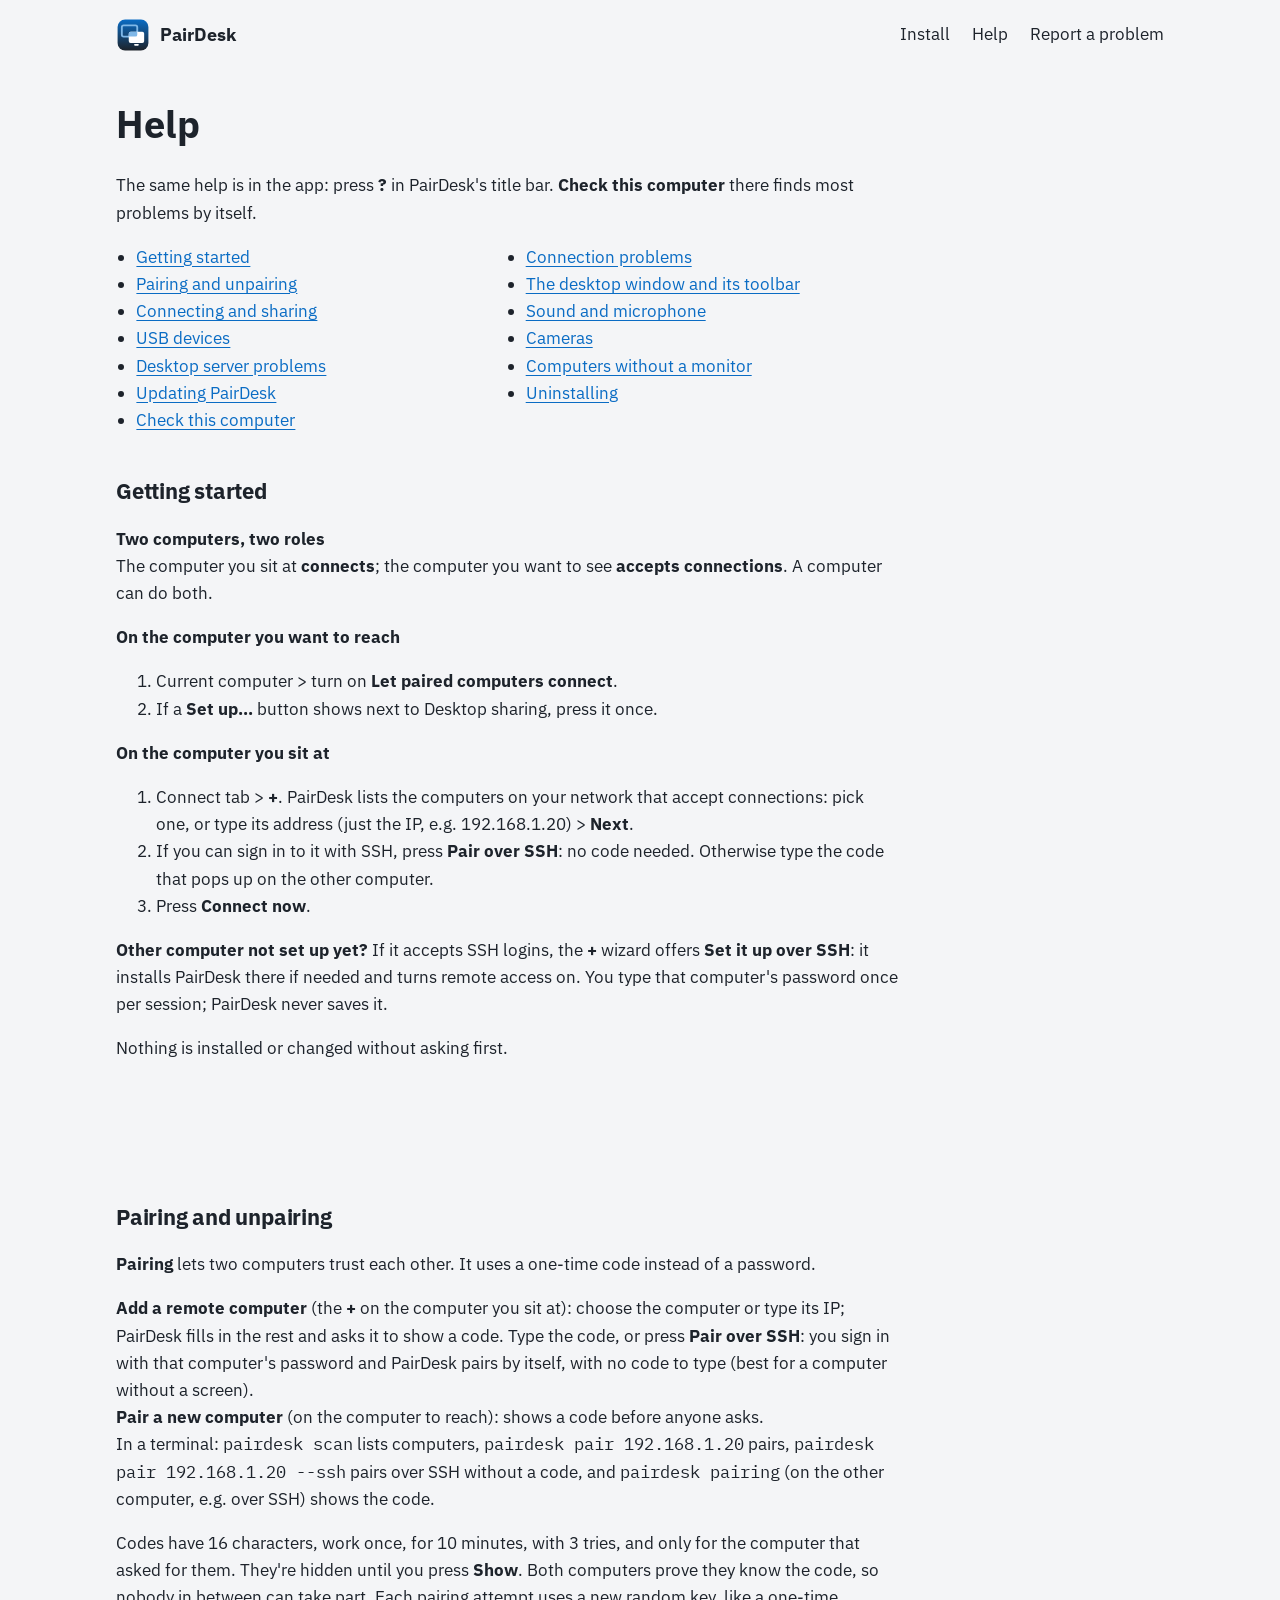
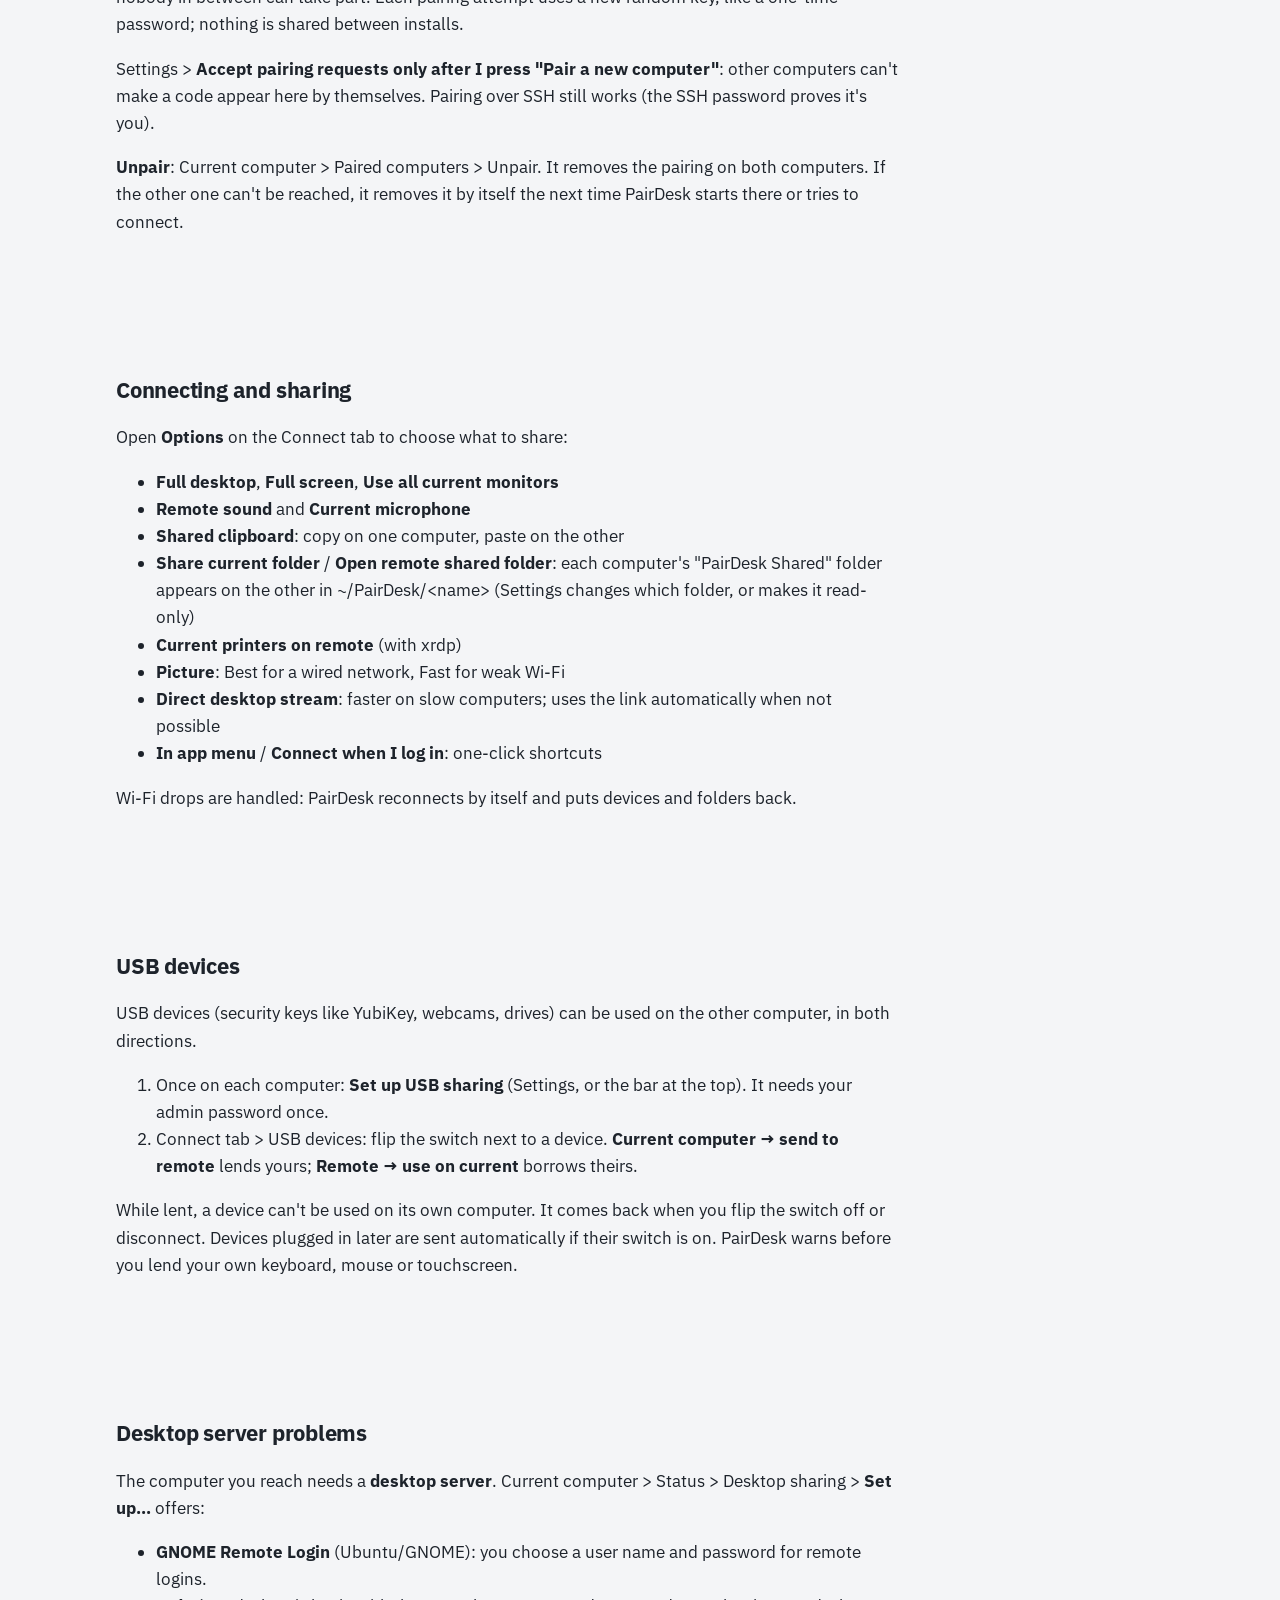
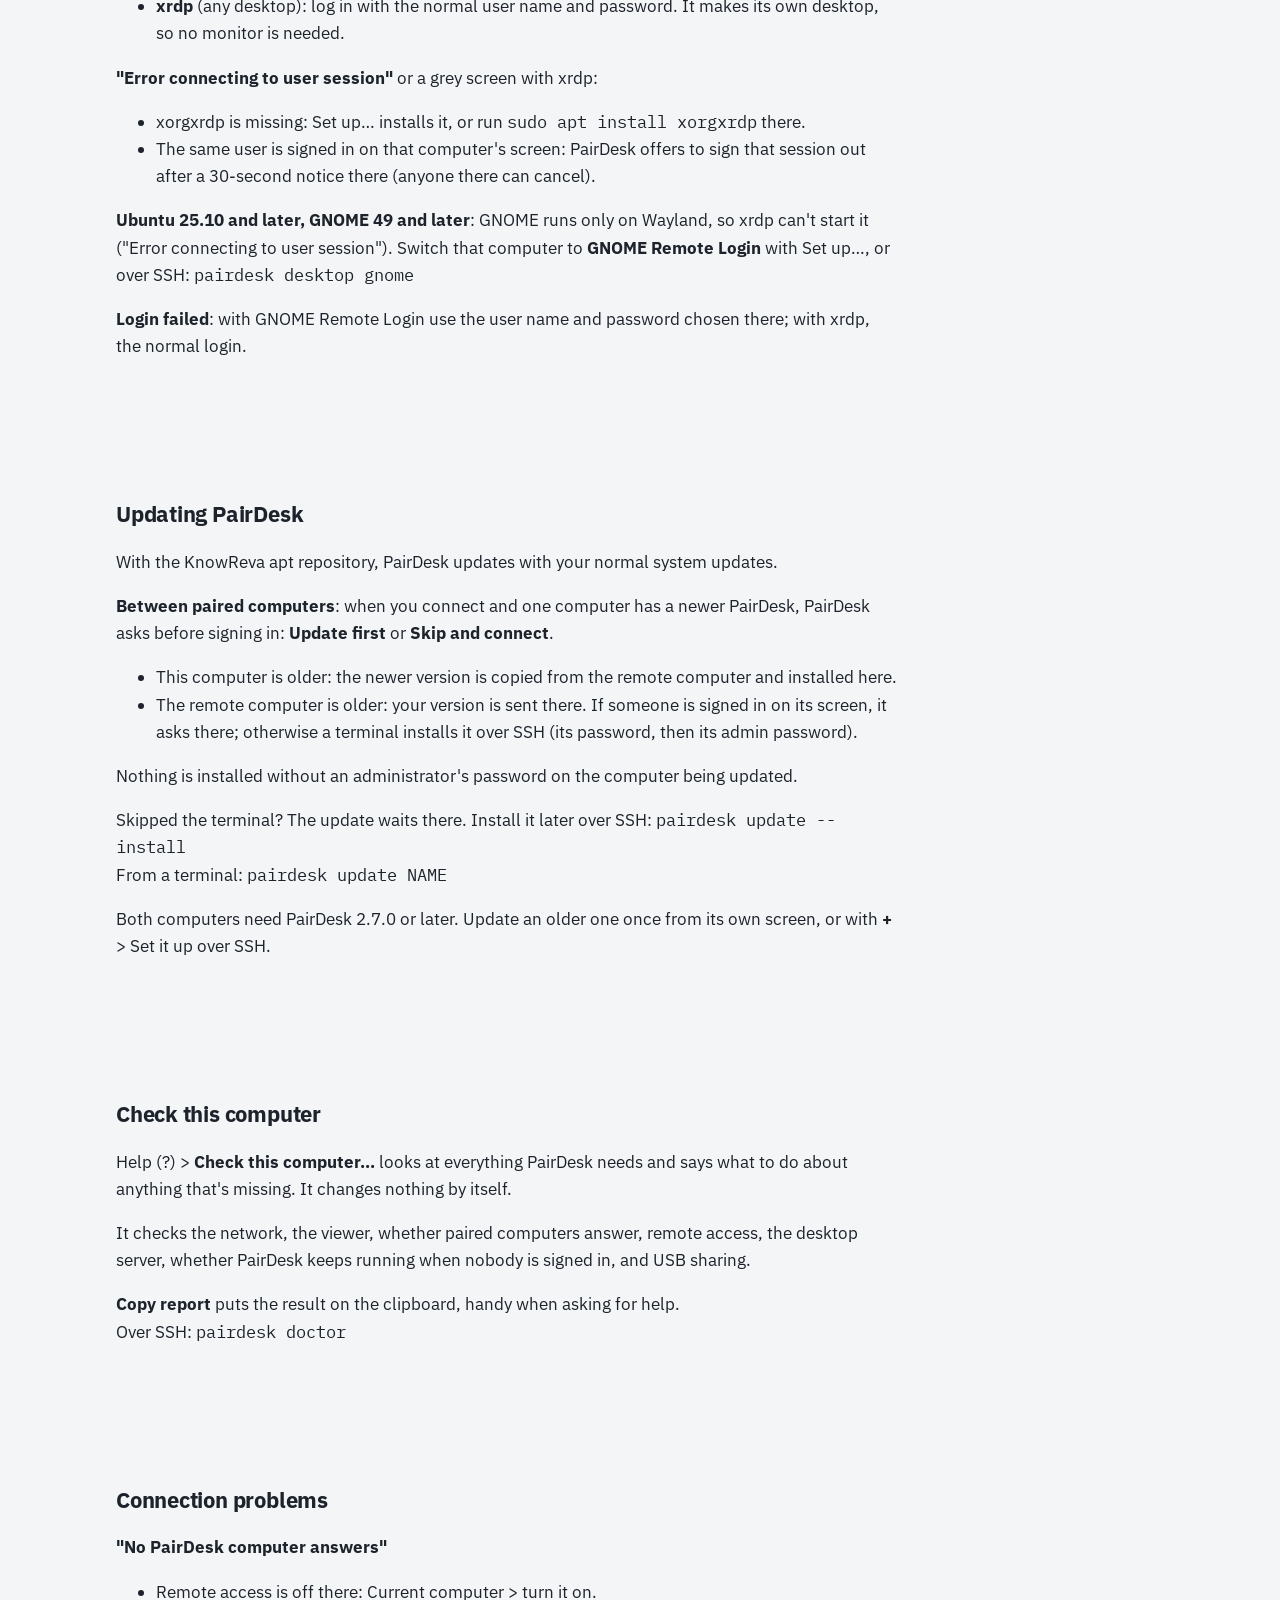
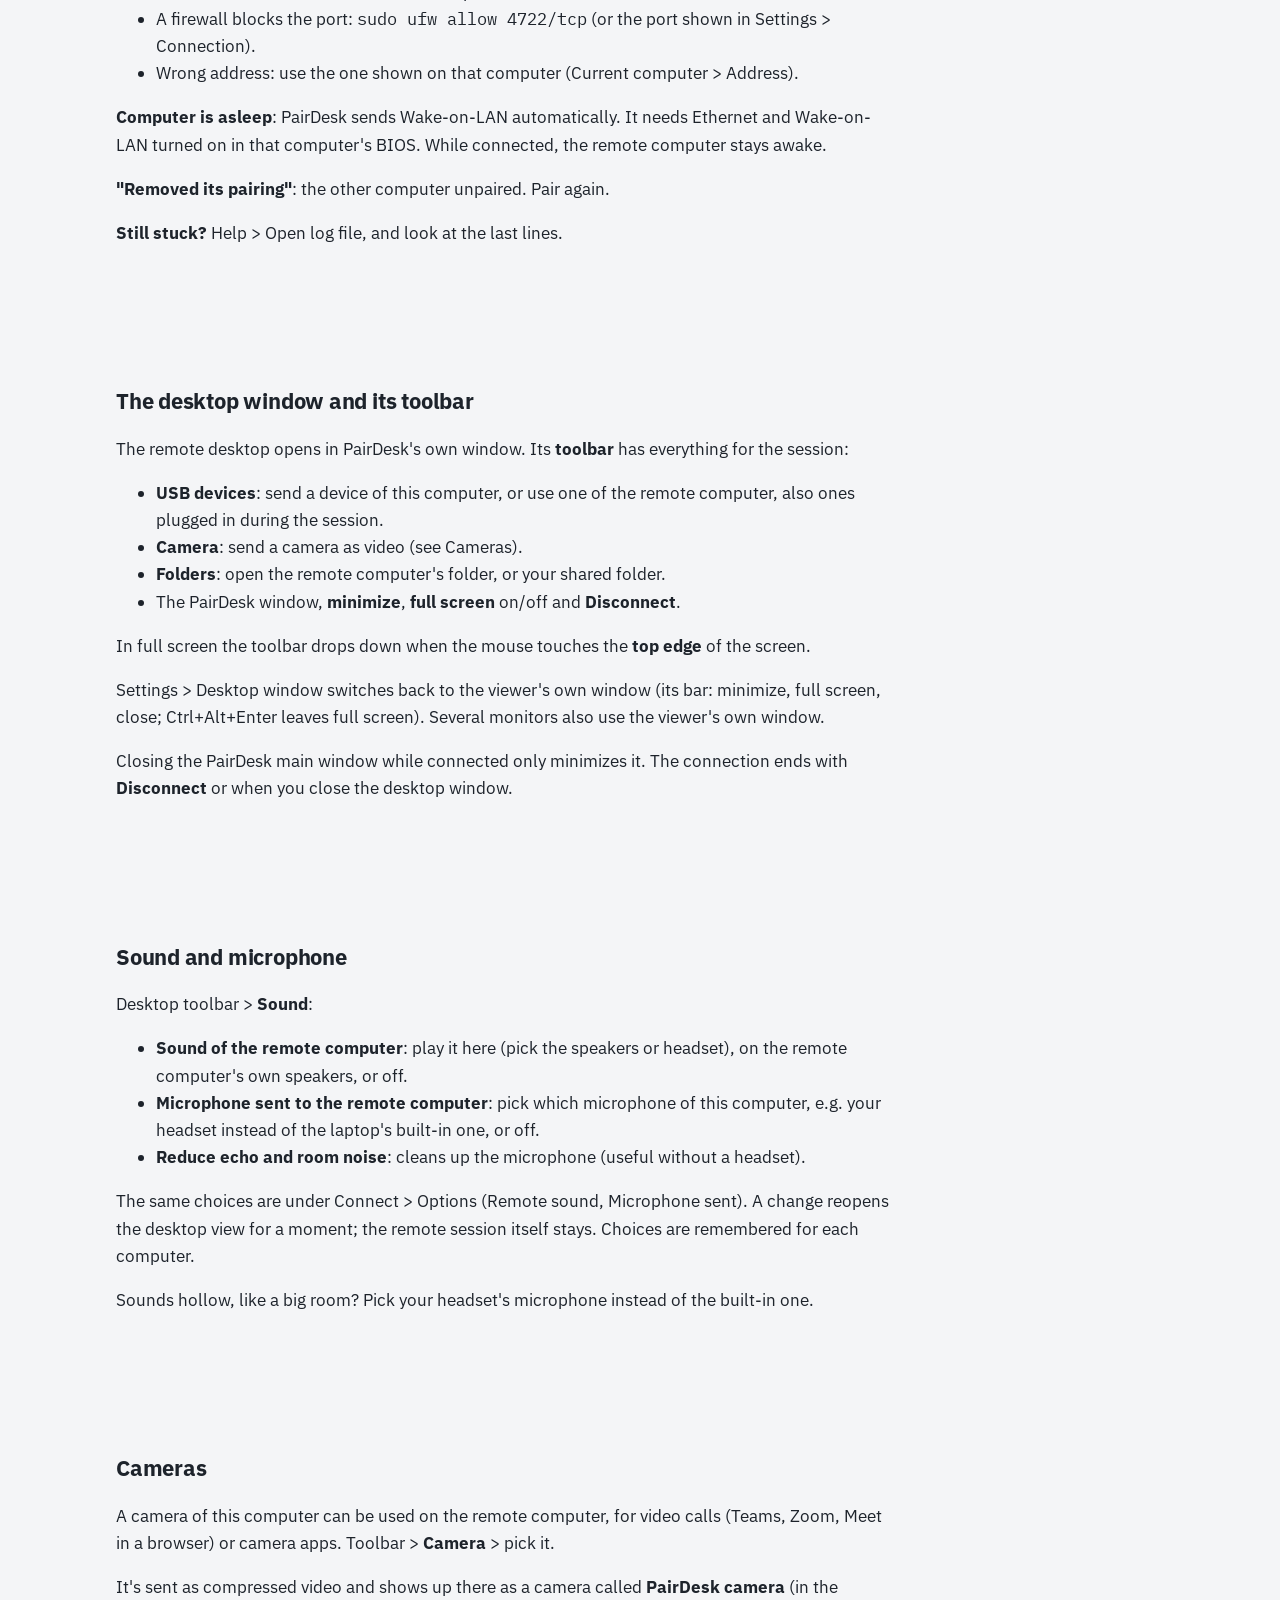
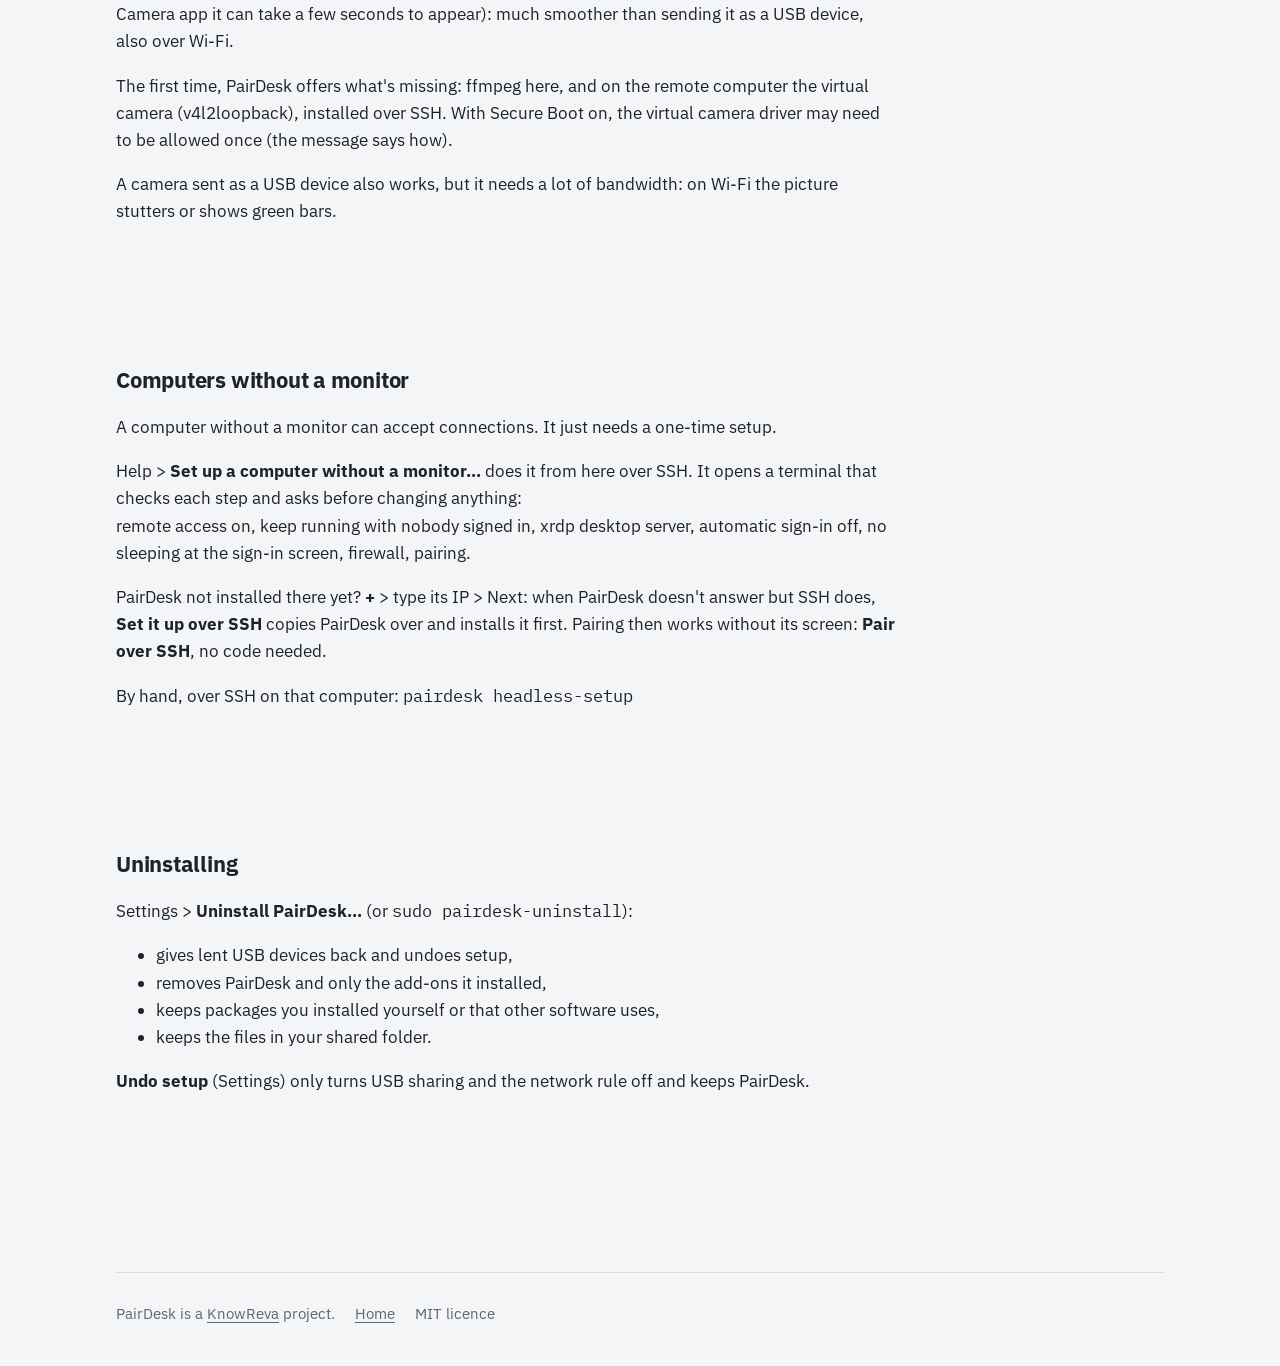
==== help/index.html @ 3c390f31 "Site: PairDesk 2.9.2, signed apt repository" ====
<!doctype html>
<html lang="en">
<head>
<meta charset="utf-8">
<meta name="viewport" content="width=device-width, initial-scale=1">
<title>PairDesk help</title>
<meta name="description" content="How to set up PairDesk, pair computers, share USB devices and folders, fix problems and uninstall.">
<link rel="icon" href="../favicon.png">
<link rel="preconnect" href="https://fonts.googleapis.com">
<link rel="preconnect" href="https://fonts.gstatic.com" crossorigin>
<link href="https://fonts.googleapis.com/css2?family=IBM+Plex+Sans:wght@400;500;600;700&family=IBM+Plex+Mono:wght@500;600&display=swap" rel="stylesheet">
<link rel="stylesheet" href="../style.css">
</head>
<body>
<div class="wrap">
  <header class="top">
    <a class="brand" href="../"><img src="../pairdesk.svg" alt="" width="34" height="34">PairDesk</a>
    <nav aria-label="Main"><a href="../#install">Install</a><a href="./">Help</a><a href="../issues/">Report a problem</a></nav>
  </header>
  <main class="doc">
    <h1>Help</h1>
    <p>The same help is in the app: press <b>?</b> in PairDesk's title bar. <b>Check this computer</b> there finds most problems by itself.</p>
    <ul class="toc"><li><a href="#start">Getting started</a></li><li><a href="#pairing">Pairing and unpairing</a></li><li><a href="#sharing">Connecting and sharing</a></li><li><a href="#usb">USB devices</a></li><li><a href="#desktop">Desktop server problems</a></li><li><a href="#updates">Updating PairDesk</a></li><li><a href="#check">Check this computer</a></li><li><a href="#network">Connection problems</a></li><li><a href="#keys">The desktop window and its toolbar</a></li><li><a href="#sound">Sound and microphone</a></li><li><a href="#camera">Cameras</a></li><li><a href="#headless">Computers without a monitor</a></li><li><a href="#remove">Uninstalling</a></li></ul>
    <section id="start"><h2>Getting started</h2>
<p><b>Two computers, two roles</b><br>The computer you sit at <b>connects</b>; the computer you want to see <b>accepts connections</b>. A computer can do both.</p>
<p><b>On the computer you want to reach</b></p><ol><li>Current computer > turn on <b>Let paired computers connect</b>.</li><li>If a <b>Set up…</b> button shows next to Desktop sharing, press it once.</li></ol>
<p><b>On the computer you sit at</b></p><ol><li>Connect tab > <b>+</b>. PairDesk lists the computers on your network that accept connections: pick one, or type its address (just the IP, e.g. 192.168.1.20) > <b>Next</b>.</li><li>If you can sign in to it with SSH, press <b>Pair over SSH</b>: no code needed. Otherwise type the code that pops up on the other computer.</li><li>Press <b>Connect now</b>.</li></ol>
<p><b>Other computer not set up yet?</b> If it accepts SSH logins, the <b>+</b> wizard offers <b>Set it up over SSH</b>: it installs PairDesk there if needed and turns remote access on. You type that computer's password once per session; PairDesk never saves it.</p>
<p>Nothing is installed or changed without asking first.</p></section>
<section id="pairing"><h2>Pairing and unpairing</h2>
<p><b>Pairing</b> lets two computers trust each other. It uses a one-time code instead of a password.</p>
<p><b>Add a remote computer</b> (the <b>+</b> on the computer you sit at): choose the computer or type its IP; PairDesk fills in the rest and asks it to show a code. Type the code, or press <b>Pair over SSH</b>: you sign in with that computer's password and PairDesk pairs by itself, with no code to type (best for a computer without a screen).<br><b>Pair a new computer</b> (on the computer to reach): shows a code before anyone asks.<br>In a terminal: <code>pairdesk scan</code> lists computers, <code>pairdesk pair 192.168.1.20</code> pairs, <code>pairdesk pair 192.168.1.20 --ssh</code> pairs over SSH without a code, and <code>pairdesk pairing</code> (on the other computer, e.g. over SSH) shows the code.</p>
<p>Codes have 16 characters, work once, for 10 minutes, with 3 tries, and only for the computer that asked for them. They're hidden until you press <b>Show</b>. Both computers prove they know the code, so nobody in between can take part. Each pairing attempt uses a new random key, like a one-time password; nothing is shared between installs.</p>
<p>Settings > <b>Accept pairing requests only after I press "Pair a new computer"</b>: other computers can't make a code appear here by themselves. Pairing over SSH still works (the SSH password proves it's you).</p>
<p><b>Unpair</b>: Current computer > Paired computers > Unpair. It removes the pairing on both computers. If the other one can't be reached, it removes it by itself the next time PairDesk starts there or tries to connect.</p></section>
<section id="sharing"><h2>Connecting and sharing</h2>
<p>Open <b>Options</b> on the Connect tab to choose what to share:</p><ul><li><b>Full desktop</b>, <b>Full screen</b>, <b>Use all current monitors</b></li><li><b>Remote sound</b> and <b>Current microphone</b></li><li><b>Shared clipboard</b>: copy on one computer, paste on the other</li><li><b>Share current folder</b> / <b>Open remote shared folder</b>: each computer's "PairDesk Shared" folder appears on the other in ~/PairDesk/&lt;name&gt; (Settings changes which folder, or makes it read-only)</li><li><b>Current printers on remote</b> (with xrdp)</li><li><b>Picture</b>: Best for a wired network, Fast for weak Wi-Fi</li><li><b>Direct desktop stream</b>: faster on slow computers; uses the link automatically when not possible</li><li><b>In app menu</b> / <b>Connect when I log in</b>: one-click shortcuts</li></ul>
<p>Wi-Fi drops are handled: PairDesk reconnects by itself and puts devices and folders back.</p></section>
<section id="usb"><h2>USB devices</h2>
<p>USB devices (security keys like YubiKey, webcams, drives) can be used on the other computer, in both directions.</p>
<ol><li>Once on each computer: <b>Set up USB sharing</b> (Settings, or the bar at the top). It needs your admin password once.</li><li>Connect tab > USB devices: flip the switch next to a device. <b>Current computer → send to remote</b> lends yours; <b>Remote → use on current</b> borrows theirs.</li></ol>
<p>While lent, a device can't be used on its own computer. It comes back when you flip the switch off or disconnect. Devices plugged in later are sent automatically if their switch is on. PairDesk warns before you lend your own keyboard, mouse or touchscreen.</p></section>
<section id="desktop"><h2>Desktop server problems</h2>
<p>The computer you reach needs a <b>desktop server</b>. Current computer > Status > Desktop sharing > <b>Set up…</b> offers:</p><ul><li><b>GNOME Remote Login</b> (Ubuntu/GNOME): you choose a user name and password for remote logins.</li><li><b>xrdp</b> (any desktop): log in with the normal user name and password. It makes its own desktop, so no monitor is needed.</li></ul>
<p><b>"Error connecting to user session"</b> or a grey screen with xrdp:</p><ul><li>xorgxrdp is missing: Set up… installs it, or run <code>sudo apt install xorgxrdp</code> there.</li><li>The same user is signed in on that computer's screen: PairDesk offers to sign that session out after a 30-second notice there (anyone there can cancel).</li></ul>
<p><b>Ubuntu 25.10 and later, GNOME 49 and later</b>: GNOME runs only on Wayland, so xrdp can't start it ("Error connecting to user session"). Switch that computer to <b>GNOME Remote Login</b> with Set up…, or over SSH: <code>pairdesk desktop gnome</code></p>
<p><b>Login failed</b>: with GNOME Remote Login use the user name and password chosen there; with xrdp, the normal login.</p></section>
<section id="updates"><h2>Updating PairDesk</h2>
<p>With the KnowReva apt repository, PairDesk updates with your normal system updates.</p>
<p><b>Between paired computers</b>: when you connect and one computer has a newer PairDesk, PairDesk asks before signing in: <b>Update first</b> or <b>Skip and connect</b>.</p><ul><li>This computer is older: the newer version is copied from the remote computer and installed here.</li><li>The remote computer is older: your version is sent there. If someone is signed in on its screen, it asks there; otherwise a terminal installs it over SSH (its password, then its admin password).</li></ul>
<p>Nothing is installed without an administrator's password on the computer being updated.</p>
<p>Skipped the terminal? The update waits there. Install it later over SSH: <code>pairdesk update --install</code><br>From a terminal: <code>pairdesk update NAME</code></p>
<p>Both computers need PairDesk 2.7.0 or later. Update an older one once from its own screen, or with <b>+</b> > Set it up over SSH.</p></section>
<section id="check"><h2>Check this computer</h2>
<p>Help (?) > <b>Check this computer…</b> looks at everything PairDesk needs and says what to do about anything that's missing. It changes nothing by itself.</p>
<p>It checks the network, the viewer, whether paired computers answer, remote access, the desktop server, whether PairDesk keeps running when nobody is signed in, and USB sharing.</p>
<p><b>Copy report</b> puts the result on the clipboard, handy when asking for help.<br>Over SSH: <code>pairdesk doctor</code></p></section>
<section id="network"><h2>Connection problems</h2>
<p><b>"No PairDesk computer answers"</b></p><ul><li>Remote access is off there: Current computer > turn it on.</li><li>A firewall blocks the port: <code>sudo ufw allow 4722/tcp</code> (or the port shown in Settings > Connection).</li><li>Wrong address: use the one shown on that computer (Current computer > Address).</li></ul>
<p><b>Computer is asleep</b>: PairDesk sends Wake-on-LAN automatically. It needs Ethernet and Wake-on-LAN turned on in that computer's BIOS. While connected, the remote computer stays awake.</p>
<p><b>"Removed its pairing"</b>: the other computer unpaired. Pair again.</p>
<p><b>Still stuck?</b> Help > Open log file, and look at the last lines.</p></section>
<section id="keys"><h2>The desktop window and its toolbar</h2>
<p>The remote desktop opens in PairDesk's own window. Its <b>toolbar</b> has everything for the session:</p><ul><li><b>USB devices</b>: send a device of this computer, or use one of the remote computer, also ones plugged in during the session.</li><li><b>Camera</b>: send a camera as video (see Cameras).</li><li><b>Folders</b>: open the remote computer's folder, or your shared folder.</li><li>The PairDesk window, <b>minimize</b>, <b>full screen</b> on/off and <b>Disconnect</b>.</li></ul>
<p>In full screen the toolbar drops down when the mouse touches the <b>top edge</b> of the screen.</p>
<p>Settings > Desktop window switches back to the viewer's own window (its bar: minimize, full screen, close; Ctrl+Alt+Enter leaves full screen). Several monitors also use the viewer's own window.</p>
<p>Closing the PairDesk main window while connected only minimizes it. The connection ends with <b>Disconnect</b> or when you close the desktop window.</p></section>
<section id="sound"><h2>Sound and microphone</h2>
<p>Desktop toolbar > <b>Sound</b>:</p><ul><li><b>Sound of the remote computer</b>: play it here (pick the speakers or headset), on the remote computer's own speakers, or off.</li><li><b>Microphone sent to the remote computer</b>: pick which microphone of this computer, e.g. your headset instead of the laptop's built-in one, or off.</li><li><b>Reduce echo and room noise</b>: cleans up the microphone (useful without a headset).</li></ul>
<p>The same choices are under Connect > Options (Remote sound, Microphone sent). A change reopens the desktop view for a moment; the remote session itself stays. Choices are remembered for each computer.</p>
<p>Sounds hollow, like a big room? Pick your headset's microphone instead of the built-in one.</p></section>
<section id="camera"><h2>Cameras</h2>
<p>A camera of this computer can be used on the remote computer, for video calls (Teams, Zoom, Meet in a browser) or camera apps. Toolbar > <b>Camera</b> > pick it.</p>
<p>It's sent as compressed video and shows up there as a camera called <b>PairDesk camera</b> (in the Camera app it can take a few seconds to appear): much smoother than sending it as a USB device, also over Wi-Fi.</p>
<p>The first time, PairDesk offers what's missing: ffmpeg here, and on the remote computer the virtual camera (v4l2loopback), installed over SSH. With Secure Boot on, the virtual camera driver may need to be allowed once (the message says how).</p>
<p>A camera sent as a USB device also works, but it needs a lot of bandwidth: on Wi-Fi the picture stutters or shows green bars.</p></section>
<section id="headless"><h2>Computers without a monitor</h2>
<p>A computer without a monitor can accept connections. It just needs a one-time setup.</p>
<p>Help > <b>Set up a computer without a monitor…</b> does it from here over SSH. It opens a terminal that checks each step and asks before changing anything:<br>remote access on, keep running with nobody signed in, xrdp desktop server, automatic sign-in off, no sleeping at the sign-in screen, firewall, pairing.</p>
<p>PairDesk not installed there yet? <b>+</b> > type its IP > Next: when PairDesk doesn't answer but SSH does, <b>Set it up over SSH</b> copies PairDesk over and installs it first. Pairing then works without its screen: <b>Pair over SSH</b>, no code needed.</p>
<p>By hand, over SSH on that computer: <code>pairdesk headless-setup</code></p></section>
<section id="remove"><h2>Uninstalling</h2>
<p>Settings > <b>Uninstall PairDesk…</b> (or <code>sudo pairdesk-uninstall</code>):</p><ul><li>gives lent USB devices back and undoes setup,</li><li>removes PairDesk and only the add-ons it installed,</li><li>keeps packages you installed yourself or that other software uses,</li><li>keeps the files in your shared folder.</li></ul>
<p><b>Undo setup</b> (Settings) only turns USB sharing and the network rule off and keeps PairDesk.</p></section>

  </main>
  <footer><span>PairDesk is a <a href="https://knowreva.com">KnowReva</a> project.</span><a href="../">Home</a><span>MIT licence</span></footer>
</div>
</body>
</html>
---- style.css ----
:root {
  --paper: #f4f5f7;      /* KnowReva graphite & azure */
  --sheet: #ffffff;
  --ink: #1d232b;
  --muted: #5d6673;
  --accent: #0a6cc4;
  --soft: #7fb8e8;
  --line: #d9dde3;
  --key: #ffffff;
}
@media (prefers-color-scheme: dark) {
  :root:not([data-theme="light"]) {
    --paper: #111418; --sheet: #181c22; --ink: #e6e9ee; --muted: #9aa3b0;
    --accent: #6fb3ee; --soft: #0a6cc4; --line: #2a3038; --key: #1c2128;
  }
}
:root[data-theme="dark"] {
  --paper: #111418; --sheet: #181c22; --ink: #e6e9ee; --muted: #9aa3b0;
    --accent: #6fb3ee; --soft: #0a6cc4; --line: #2a3038; --key: #1c2128;
}
* { box-sizing: border-box; }
html { -webkit-text-size-adjust: 100%; }
body {
  margin: 0; background: var(--paper); color: var(--ink);
  font: 400 17px/1.6 "IBM Plex Sans", system-ui, sans-serif;
}
a { color: var(--accent); text-underline-offset: 3px; }
a:focus-visible, button:focus-visible { outline: 3px solid var(--accent); outline-offset: 3px; border-radius: 4px; }
code, pre, .key { font-family: "IBM Plex Mono", ui-monospace, monospace; }
.wrap { max-width: 1080px; margin: 0 auto; padding: 0 16px; }

header.top { display: flex; align-items: center; gap: 14px; padding: 18px 0; }
header.top .brand { display: flex; align-items: center; gap: 10px; font-weight: 700; font-size: 1.15rem; color: var(--ink); text-decoration: none; }
header.top .brand img { width: 34px; height: 34px; }
header.top nav { margin-left: auto; display: flex; gap: 22px; flex-wrap: wrap; }
header.top nav a { color: var(--ink); text-decoration: none; }
header.top nav a:hover { color: var(--accent); text-decoration: underline; }

.hero { display: grid; grid-template-columns: 1.1fr 1fr; gap: 56px; align-items: center; padding: 48px 0 64px; }
.hero h1 { font-size: clamp(2.3rem, 5vw, 3.5rem); line-height: 1.08; letter-spacing: -0.015em; margin: 0 0 20px; font-weight: 600; }
.hero p.lead { font-size: 1.2rem; color: var(--muted); max-width: 34em; margin: 0 0 28px; }
.actions { display: flex; gap: 12px; flex-wrap: wrap; }
.btn { display: inline-block; padding: 12px 20px; border-radius: 10px; font-weight: 600; text-decoration: none; border: 2px solid var(--accent); }
.btn.primary { background: var(--accent); color: var(--paper); }
.btn.quiet { color: var(--accent); }
.btn:hover { filter: brightness(1.08); }

/* the pairing code: the one bold thing on the page */
.pairing { background: var(--sheet); border: 1px solid var(--line); border-radius: 22px; padding: 28px 28px 24px; }
.pairing .who { color: var(--muted); font-size: .95rem; margin: 0 0 16px; }
.pairing .who strong { color: var(--ink); }
.key { display: grid; grid-template-columns: repeat(4, 1fr); gap: 10px; margin: 0 0 18px; }
.key span {
  display: block; text-align: center; font-size: clamp(1.2rem, 2.9vw, 1.8rem); font-weight: 600; letter-spacing: .04em;
  padding: 16px 0; border-radius: 12px; background: var(--key); border: 2px solid var(--accent); color: var(--ink);
}
.pairing .rule { font-size: .92rem; color: var(--muted); margin: 0; }
@media (prefers-reduced-motion: no-preference) {
  .key span { animation: settle .5s cubic-bezier(.2,.8,.2,1) both; }
  .key span:nth-child(2) { animation-delay: .12s; } .key span:nth-child(3) { animation-delay: .24s; }
  .key span:nth-child(4) { animation-delay: .36s; }
  @keyframes settle { from { opacity: 0; transform: translateY(10px); } to { opacity: 1; transform: none; } }
}

.shot { margin: 0 0 80px; }
.shot img { width: 100%; height: auto; border-radius: 14px; border: 1px solid var(--line); display: block; }
.shot figcaption { color: var(--muted); font-size: .92rem; margin-top: 10px; }

section { padding: 0 0 80px; }
section > h2 { font-size: 1.9rem; letter-spacing: -0.01em; margin: 0 0 8px; }
section > p.sub { color: var(--muted); margin: 0 0 32px; max-width: 40em; }

dl.does { display: grid; grid-template-columns: repeat(2, minmax(0, 1fr)); gap: 28px 48px; margin: 0; }
dl.does div { border-top: 2px solid var(--line); padding-top: 14px; }
dl.does dt { font-weight: 700; margin-bottom: 4px; }
dl.does dd { margin: 0; color: var(--muted); }

ol.steps { list-style: none; counter-reset: s; padding: 0; margin: 0; display: grid; grid-template-columns: repeat(4, minmax(0, 1fr)); gap: 24px; }
ol.steps li { counter-increment: s; }
ol.steps li::before { content: counter(s); display: grid; place-items: center; width: 40px; height: 40px; border-radius: 50%; background: var(--accent); color: var(--paper); font-weight: 700; margin-bottom: 12px; }
ol.steps strong { display: block; margin-bottom: 4px; }
ol.steps span { color: var(--muted); }
.note { margin-top: 28px; padding: 18px 20px; border-left: 4px solid var(--soft); background: var(--sheet); border-radius: 0 10px 10px 0; max-width: 46em; }

.code { position: relative; background: var(--sheet); border: 1px solid var(--line); border-radius: 12px; margin: 0 0 14px; }
.code pre { margin: 0; padding: 18px 92px 18px 20px; overflow-x: auto; font-size: .9rem; line-height: 1.7; }
.code button { position: absolute; top: 10px; right: 10px; font: inherit; font-size: .85rem; padding: 6px 12px; border-radius: 8px; border: 1px solid var(--line); background: var(--paper); color: var(--ink); cursor: pointer; }
.code button:hover { border-color: var(--accent); }
.two { display: grid; grid-template-columns: 1.3fr 1fr; gap: 48px; }
.two h3 { margin: 0 0 10px; font-size: 1.15rem; }
ul.plain { margin: 0; padding-left: 1.2em; }
ul.plain li { margin-bottom: 6px; }

footer { border-top: 1px solid var(--line); padding: 28px 0 40px; color: var(--muted); font-size: .95rem; display: flex; gap: 20px; flex-wrap: wrap; }
footer a { color: var(--muted); }

.doc { max-width: 46em; padding: 24px 0 80px; }
.doc h1 { font-size: 2.4rem; margin: 0 0 8px; }
.doc h2 { font-size: 1.35rem; margin: 40px 0 8px; }
.doc .toc { columns: 2; padding-left: 1.2em; }

@media (max-width: 860px) {
  .hero, .two { grid-template-columns: 1fr; gap: 36px; }
  dl.does { grid-template-columns: 1fr; }
  ol.steps { grid-template-columns: 1fr 1fr; }
  header.top nav { gap: 14px; }
}
@media (max-width: 520px) {
  ol.steps { grid-template-columns: 1fr; }
  .key { gap: 6px; } .key span { padding: 12px 0; letter-spacing: .04em; }
  .doc .toc { columns: 1; }
  header.top { flex-wrap: wrap; }
  header.top nav { margin-left: 0; width: 100%; }
}
.hero > *, .two > *, dl.does > *, ol.steps > * { min-width: 0; }   /* long install lines scroll inside their box */
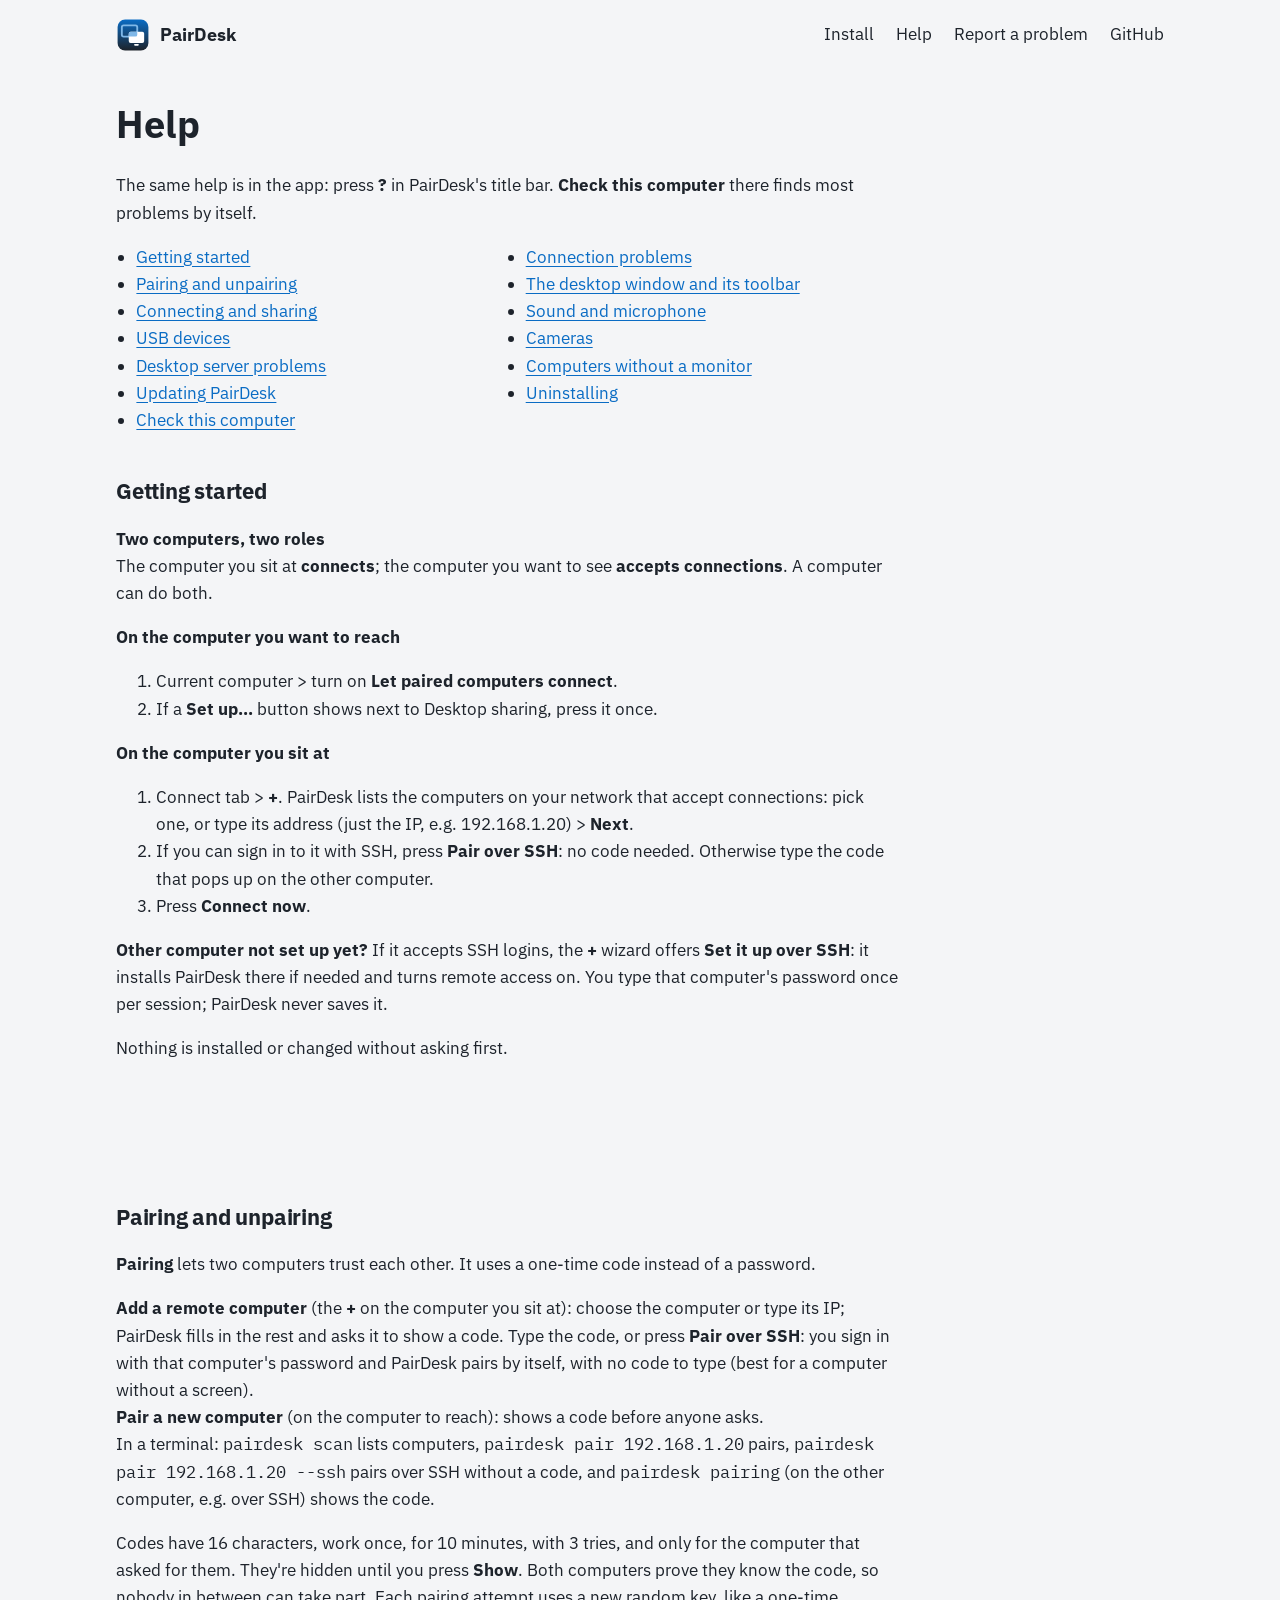
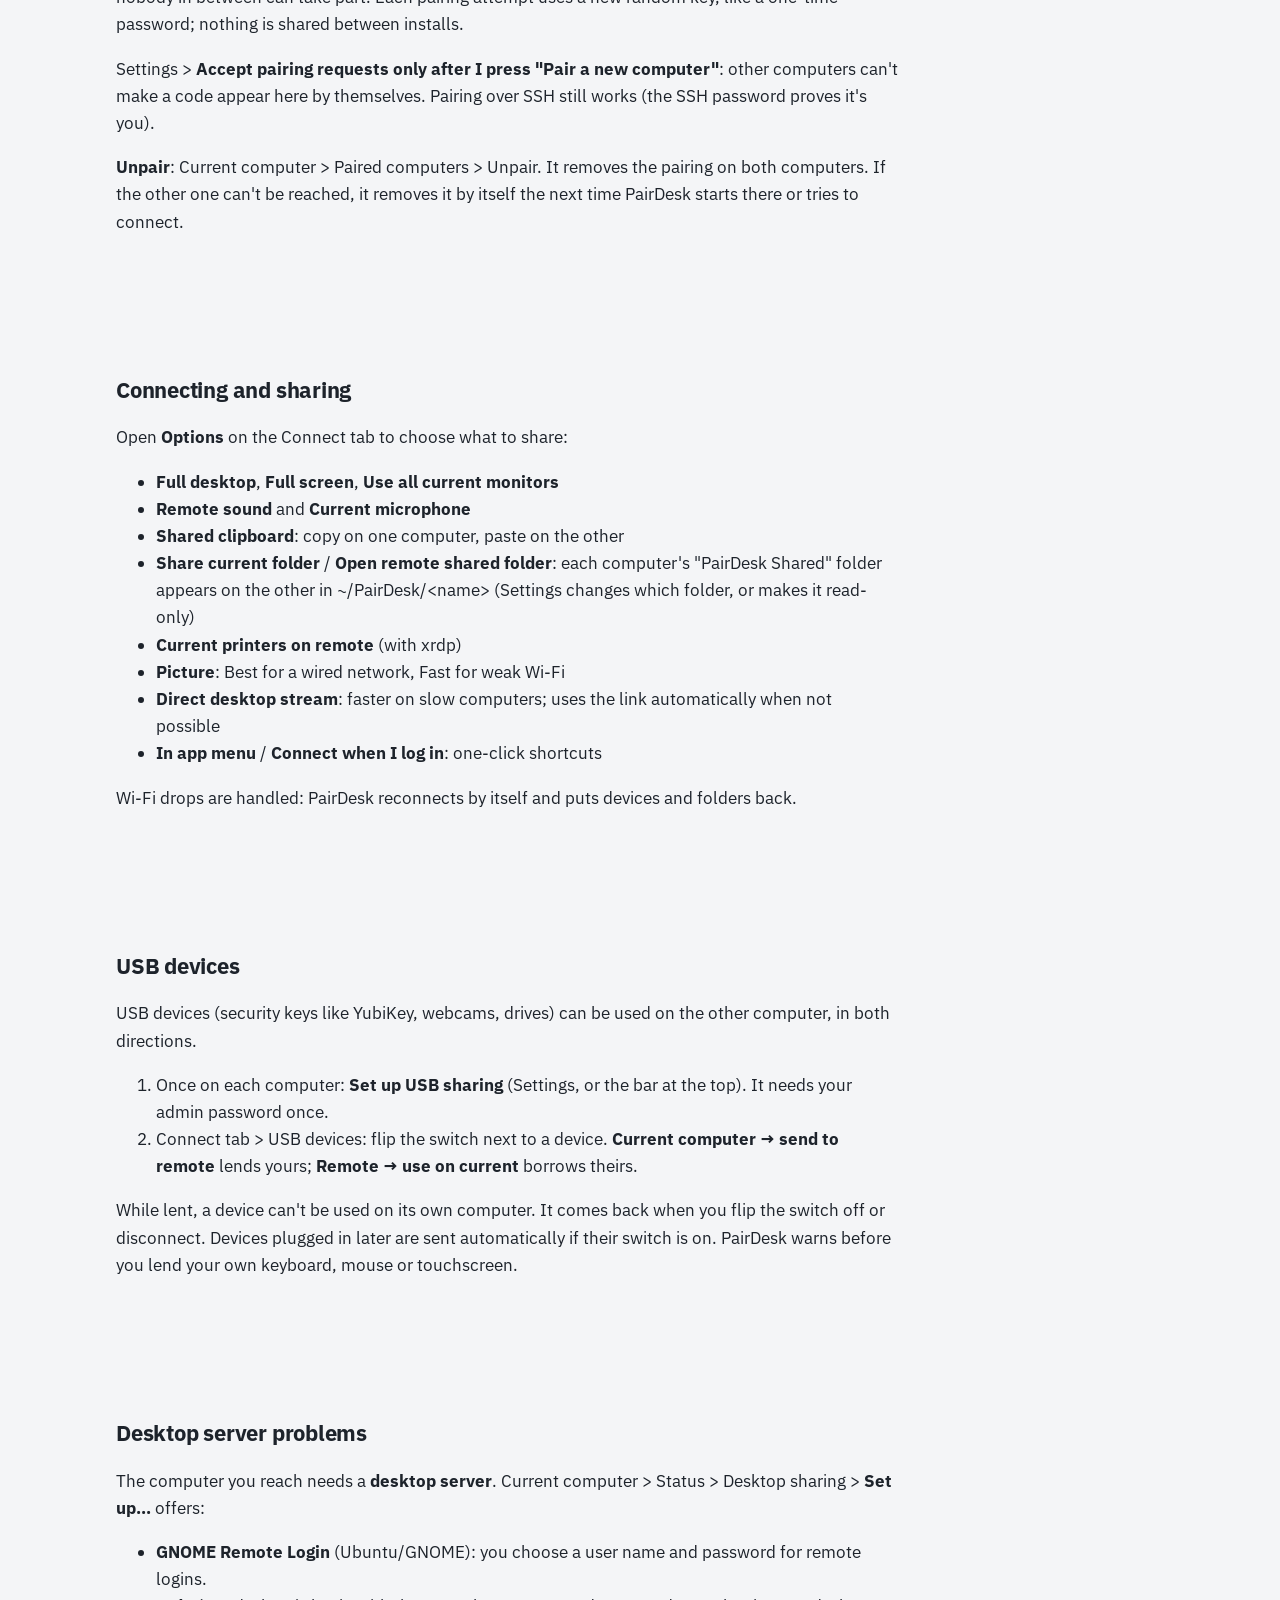
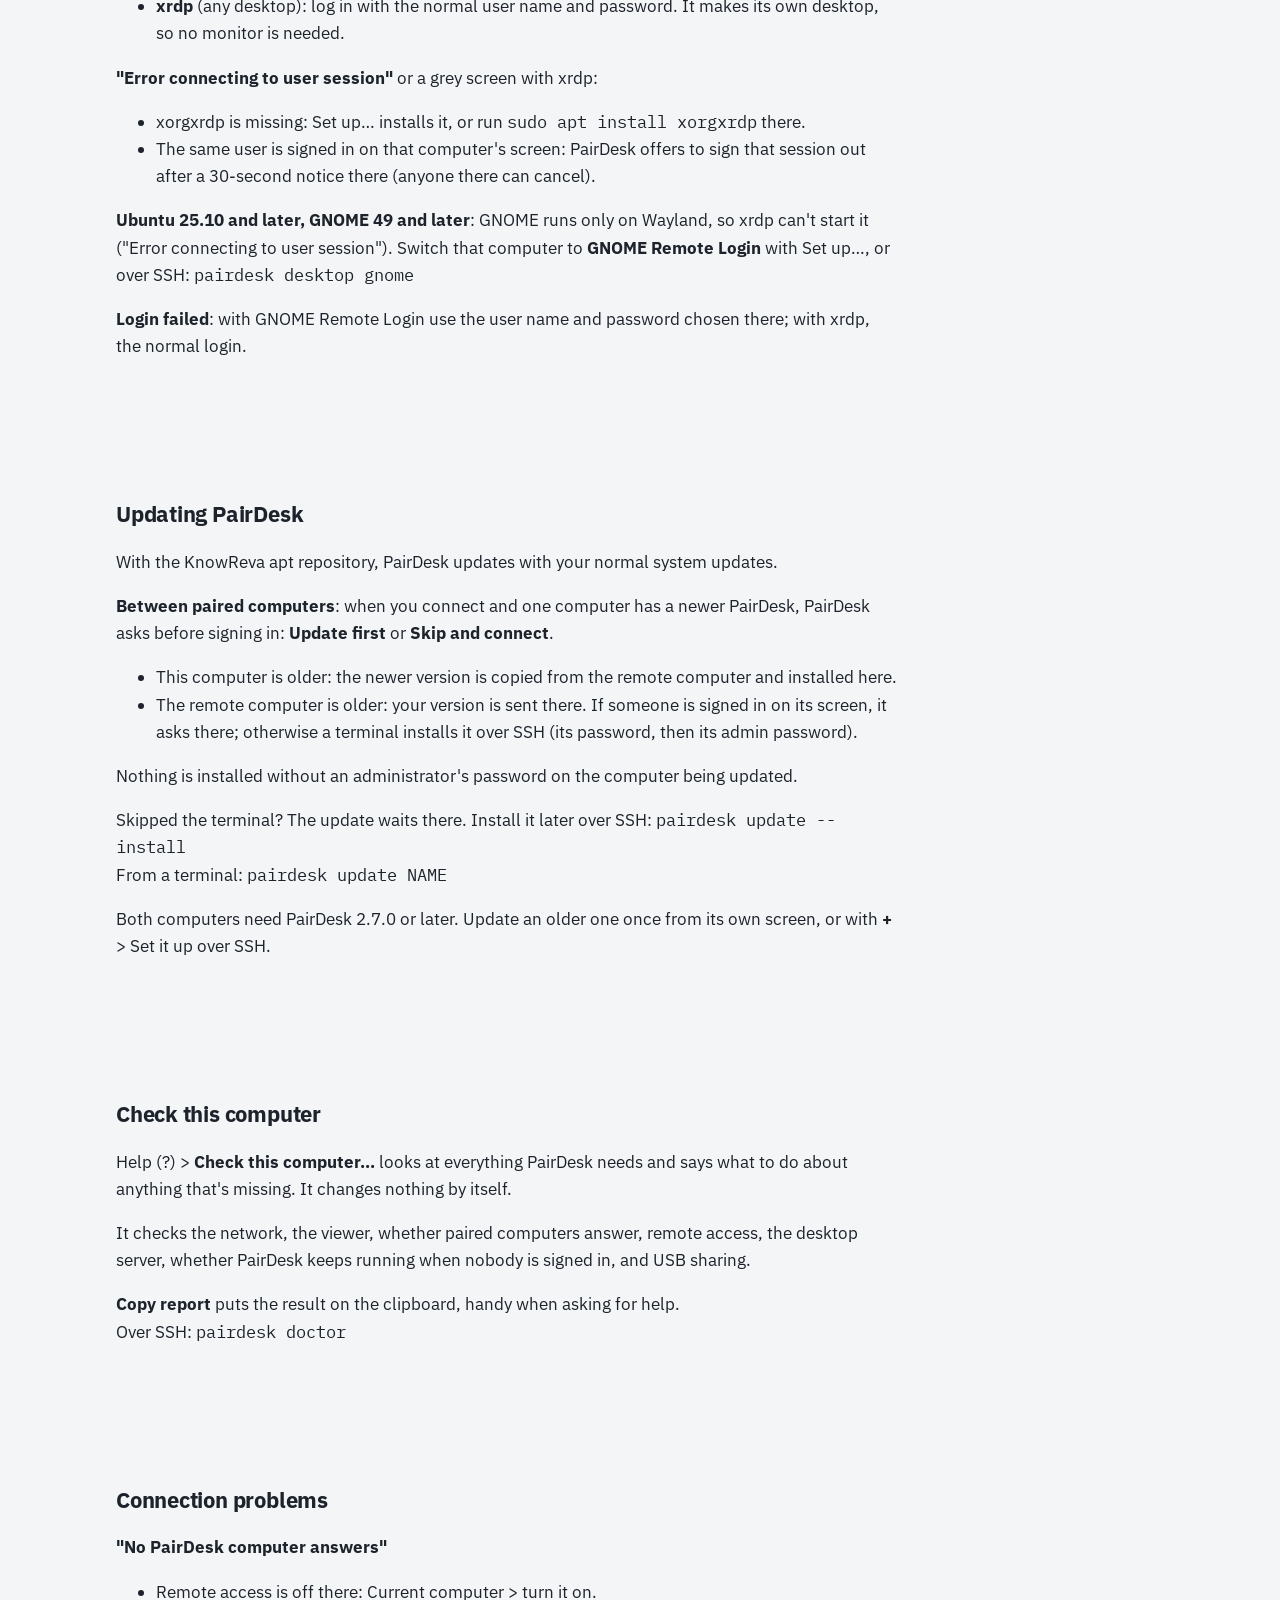
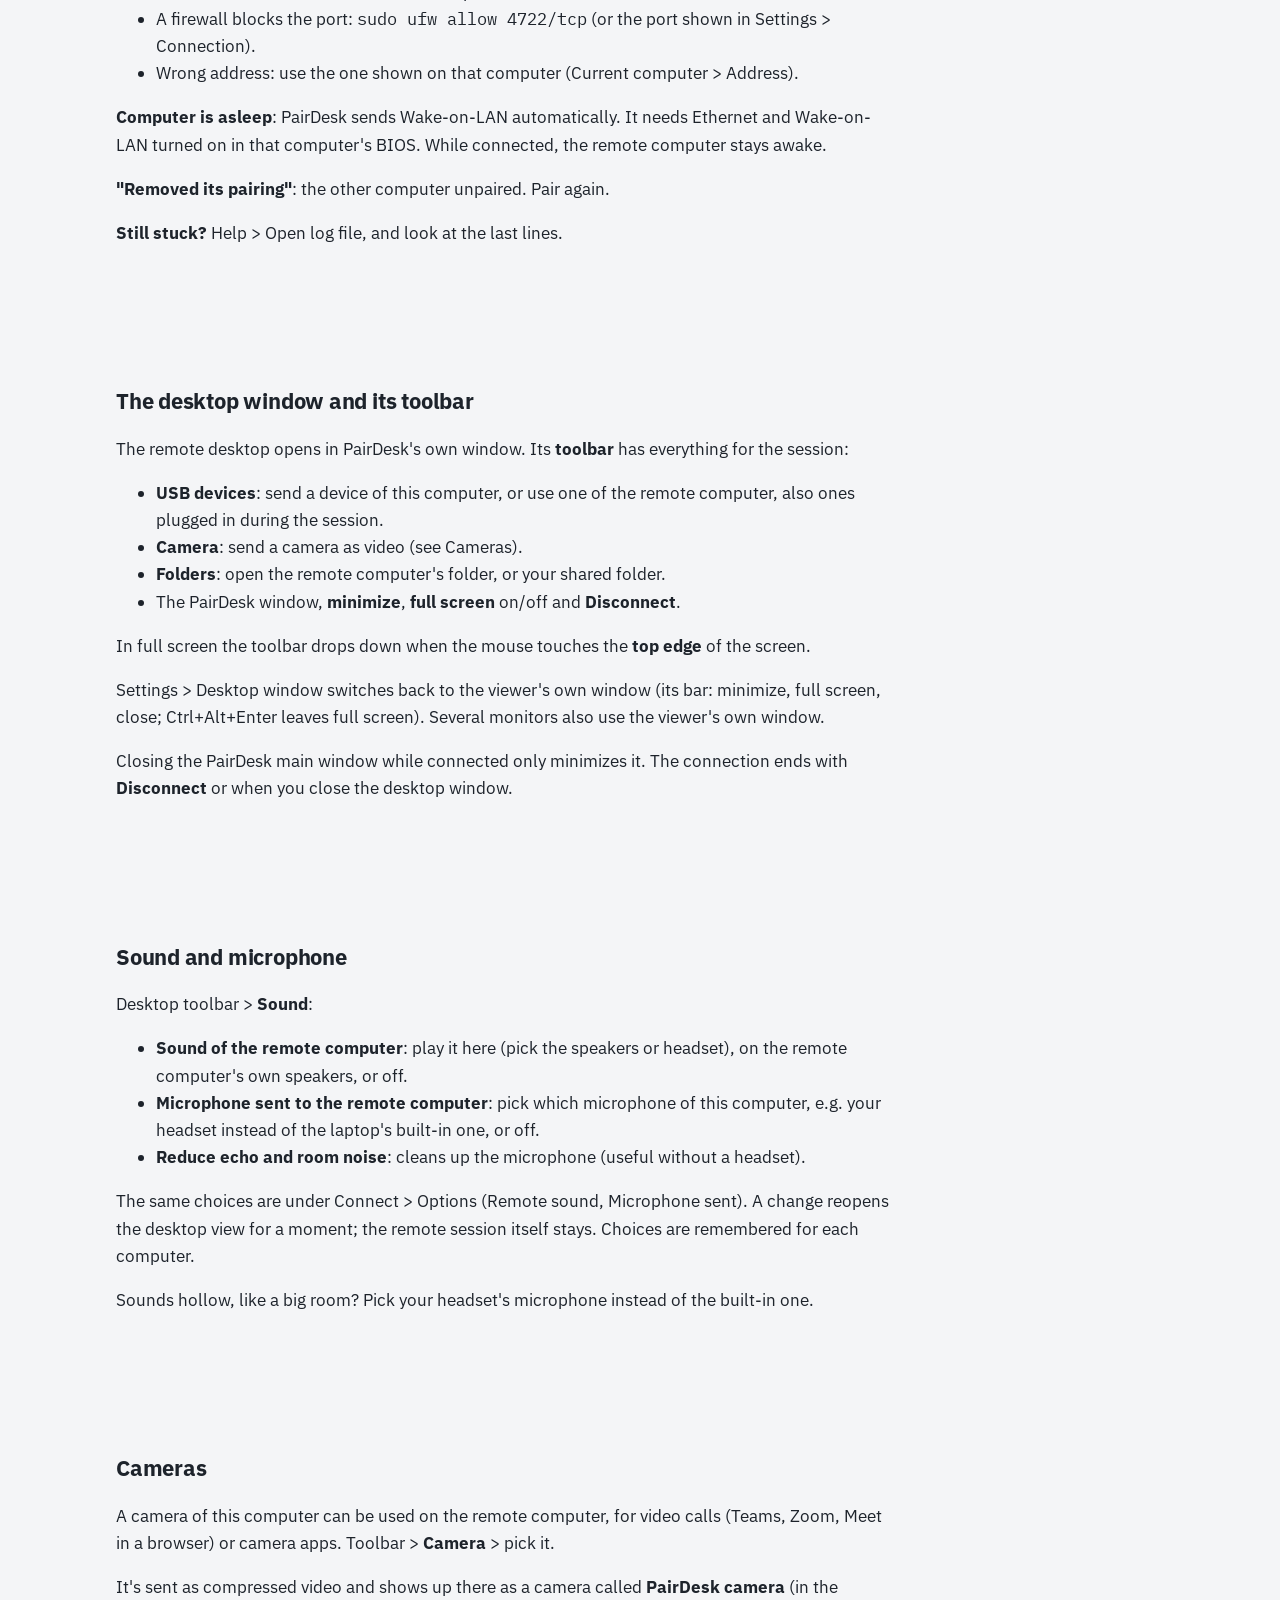
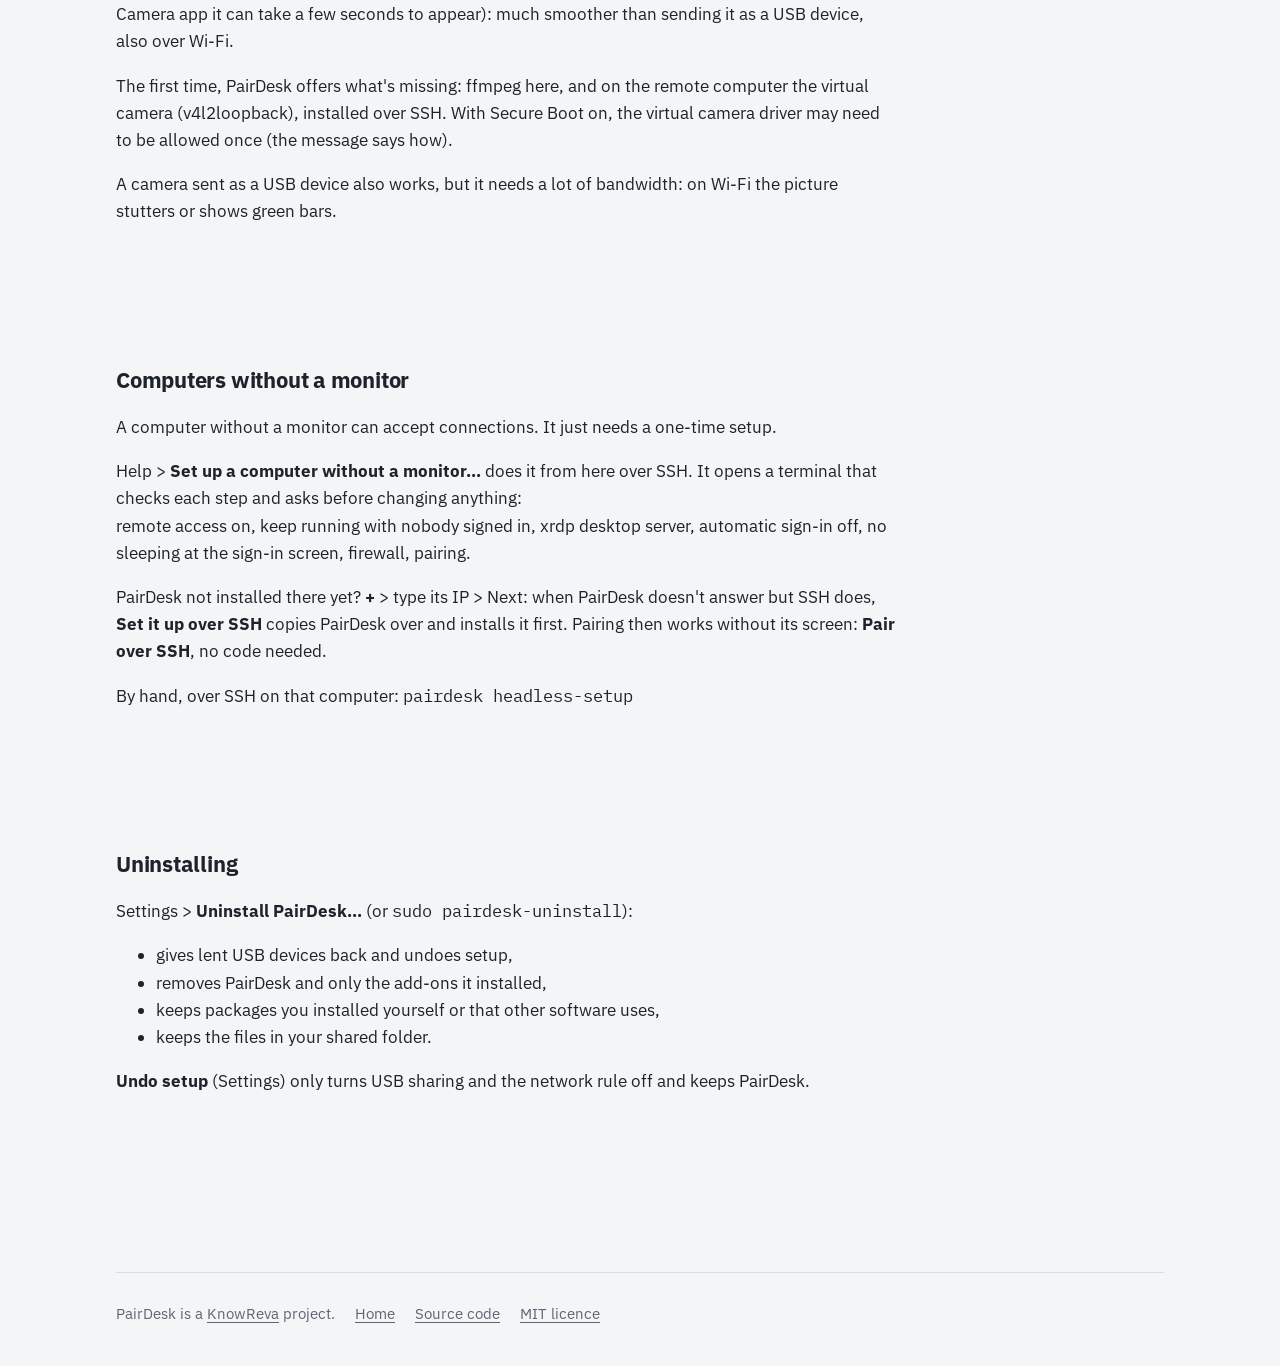
==== commit 532f569c: "Site: links to the source code on GitHub" ====
--- a/help/index.html
+++ b/help/index.html
@@ -15,7 +15,7 @@
 <div class="wrap">
   <header class="top">
     <a class="brand" href="../"><img src="../pairdesk.svg" alt="" width="34" height="34">PairDesk</a>
-    <nav aria-label="Main"><a href="../#install">Install</a><a href="./">Help</a><a href="../issues/">Report a problem</a></nav>
+    <nav aria-label="Main"><a href="../#install">Install</a><a href="./">Help</a><a href="../issues/">Report a problem</a><a href="https://github.com/KnowReva/PairDesk">GitHub</a></nav>
   </header>
   <main class="doc">
     <h1>Help</h1>
@@ -84,7 +84,7 @@
 <p><b>Undo setup</b> (Settings) only turns USB sharing and the network rule off and keeps PairDesk.</p></section>
 
   </main>
-  <footer><span>PairDesk is a <a href="https://knowreva.com">KnowReva</a> project.</span><a href="../">Home</a><span>MIT licence</span></footer>
+  <footer><span>PairDesk is a <a href="https://knowreva.com">KnowReva</a> project.</span><a href="../">Home</a><a href="https://github.com/KnowReva/PairDesk">Source code</a><a href="https://github.com/KnowReva/PairDesk/blob/main/LICENSE">MIT licence</a></footer>
 </div>
 </body>
 </html>
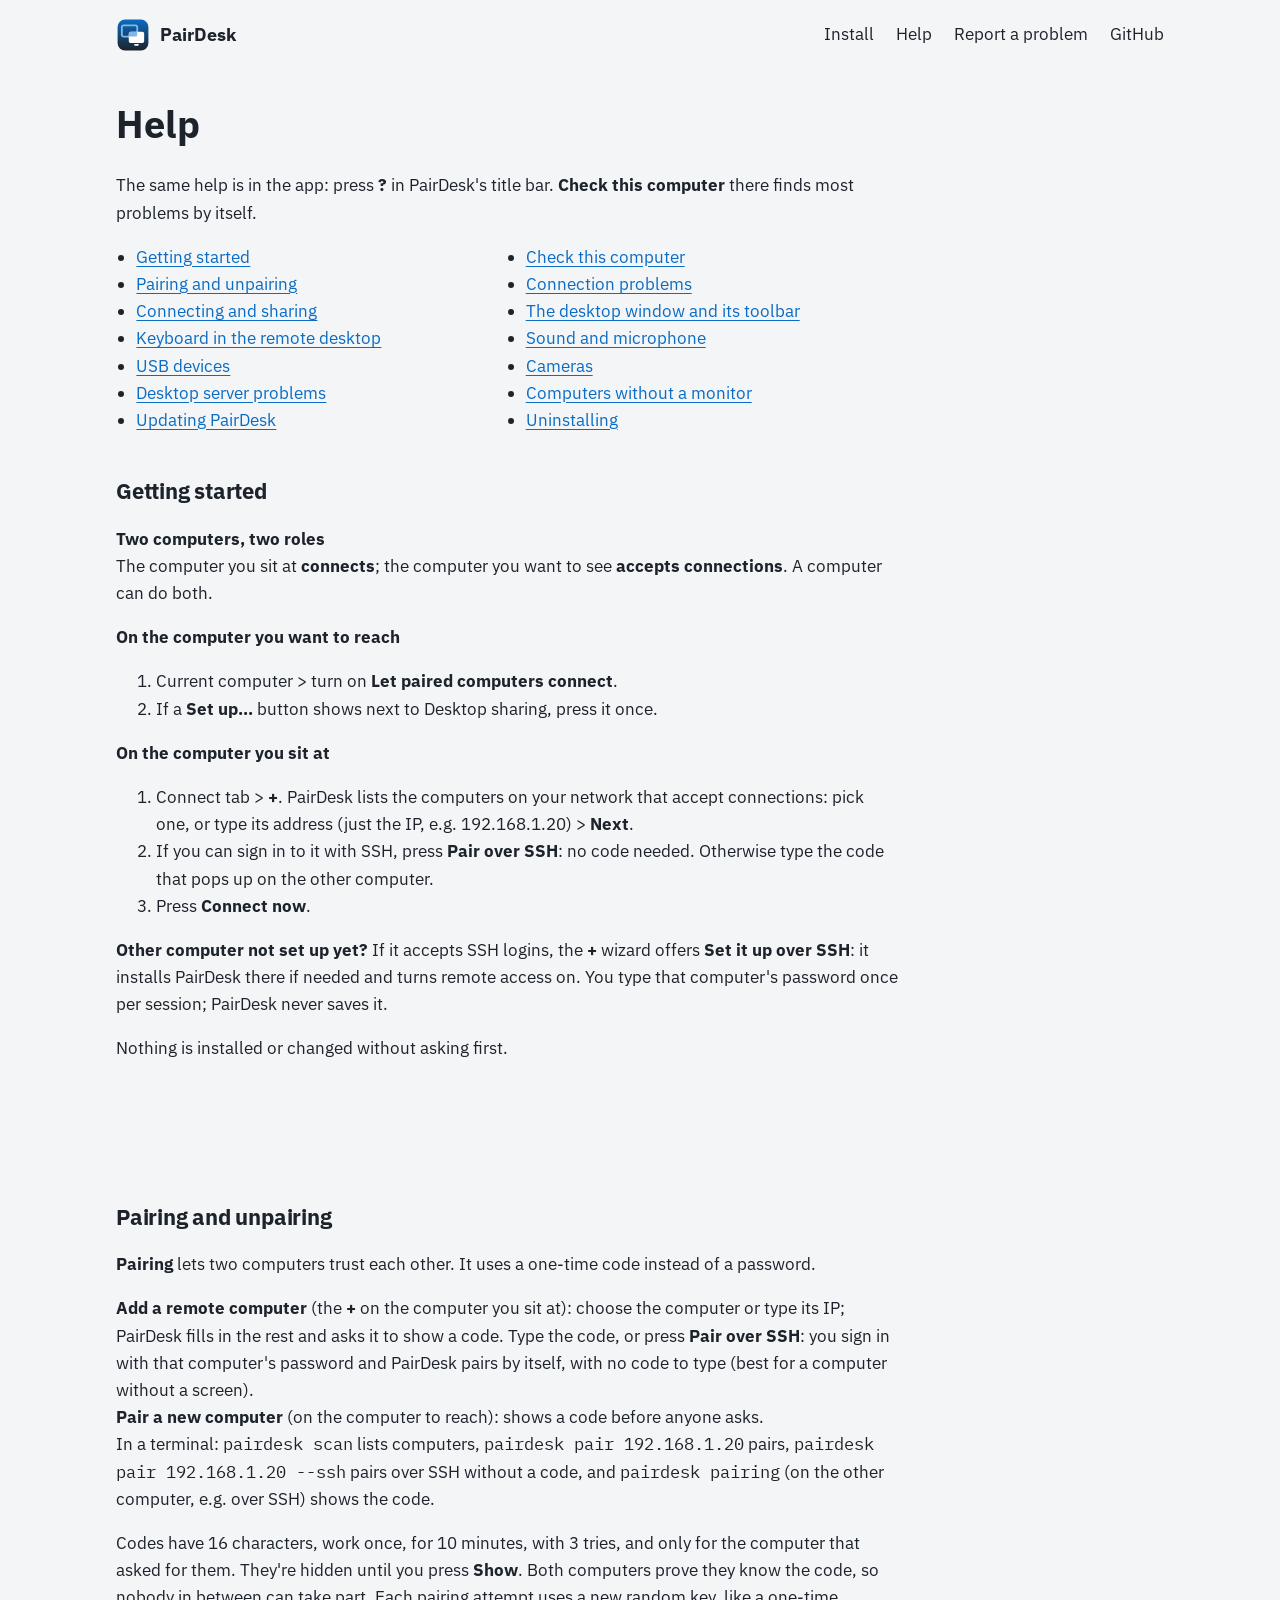
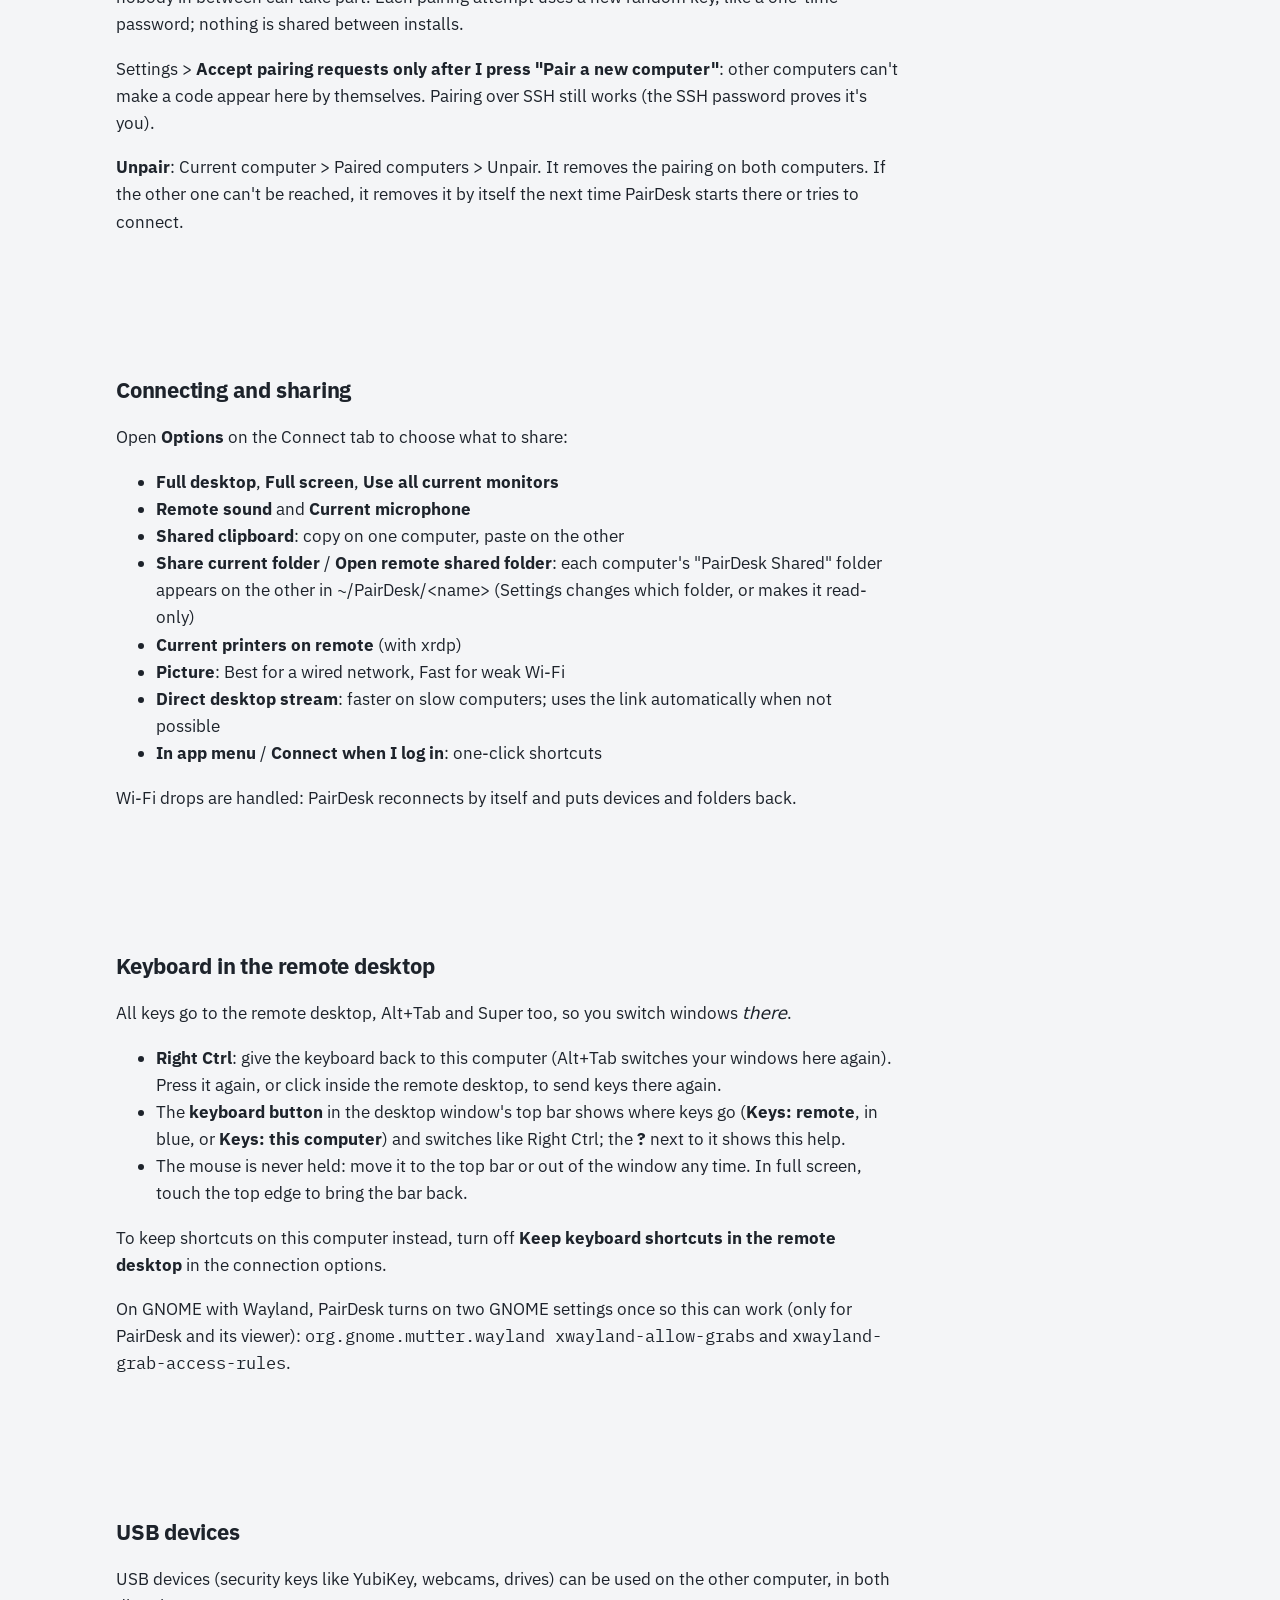
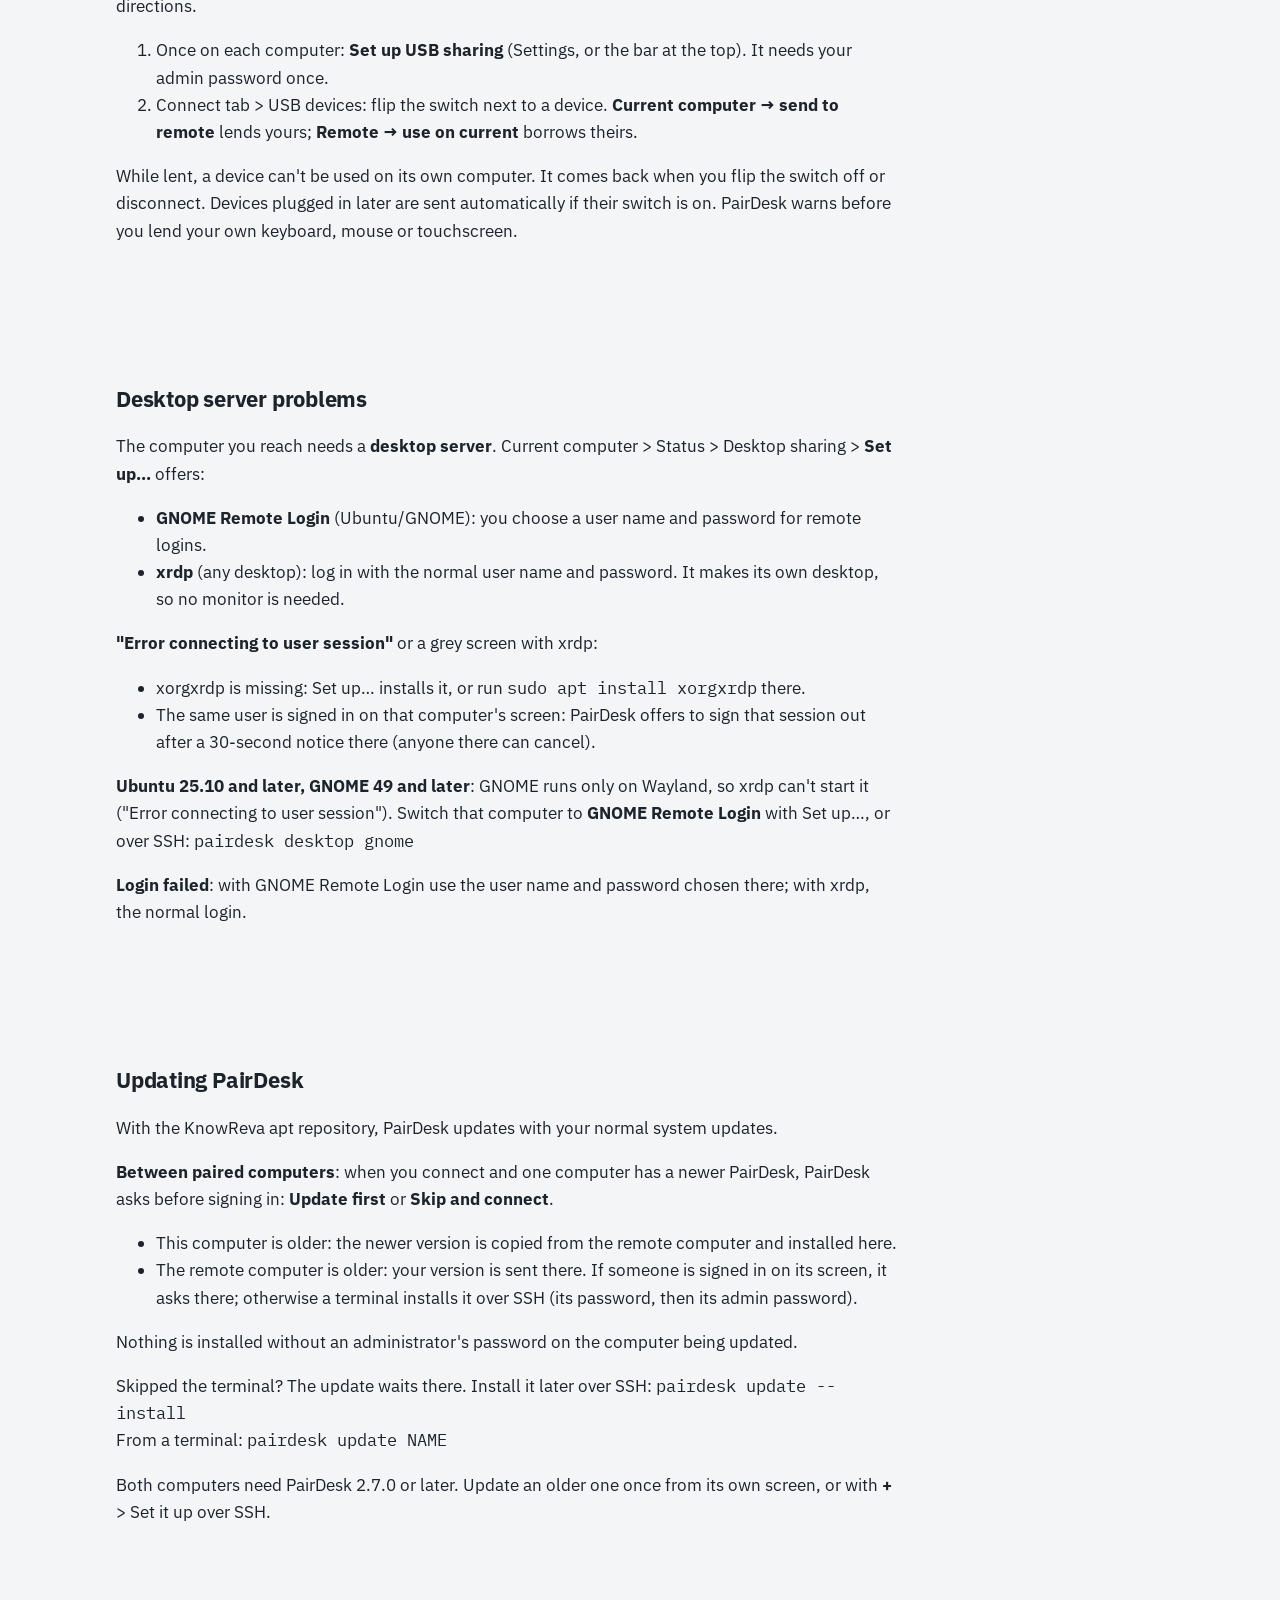
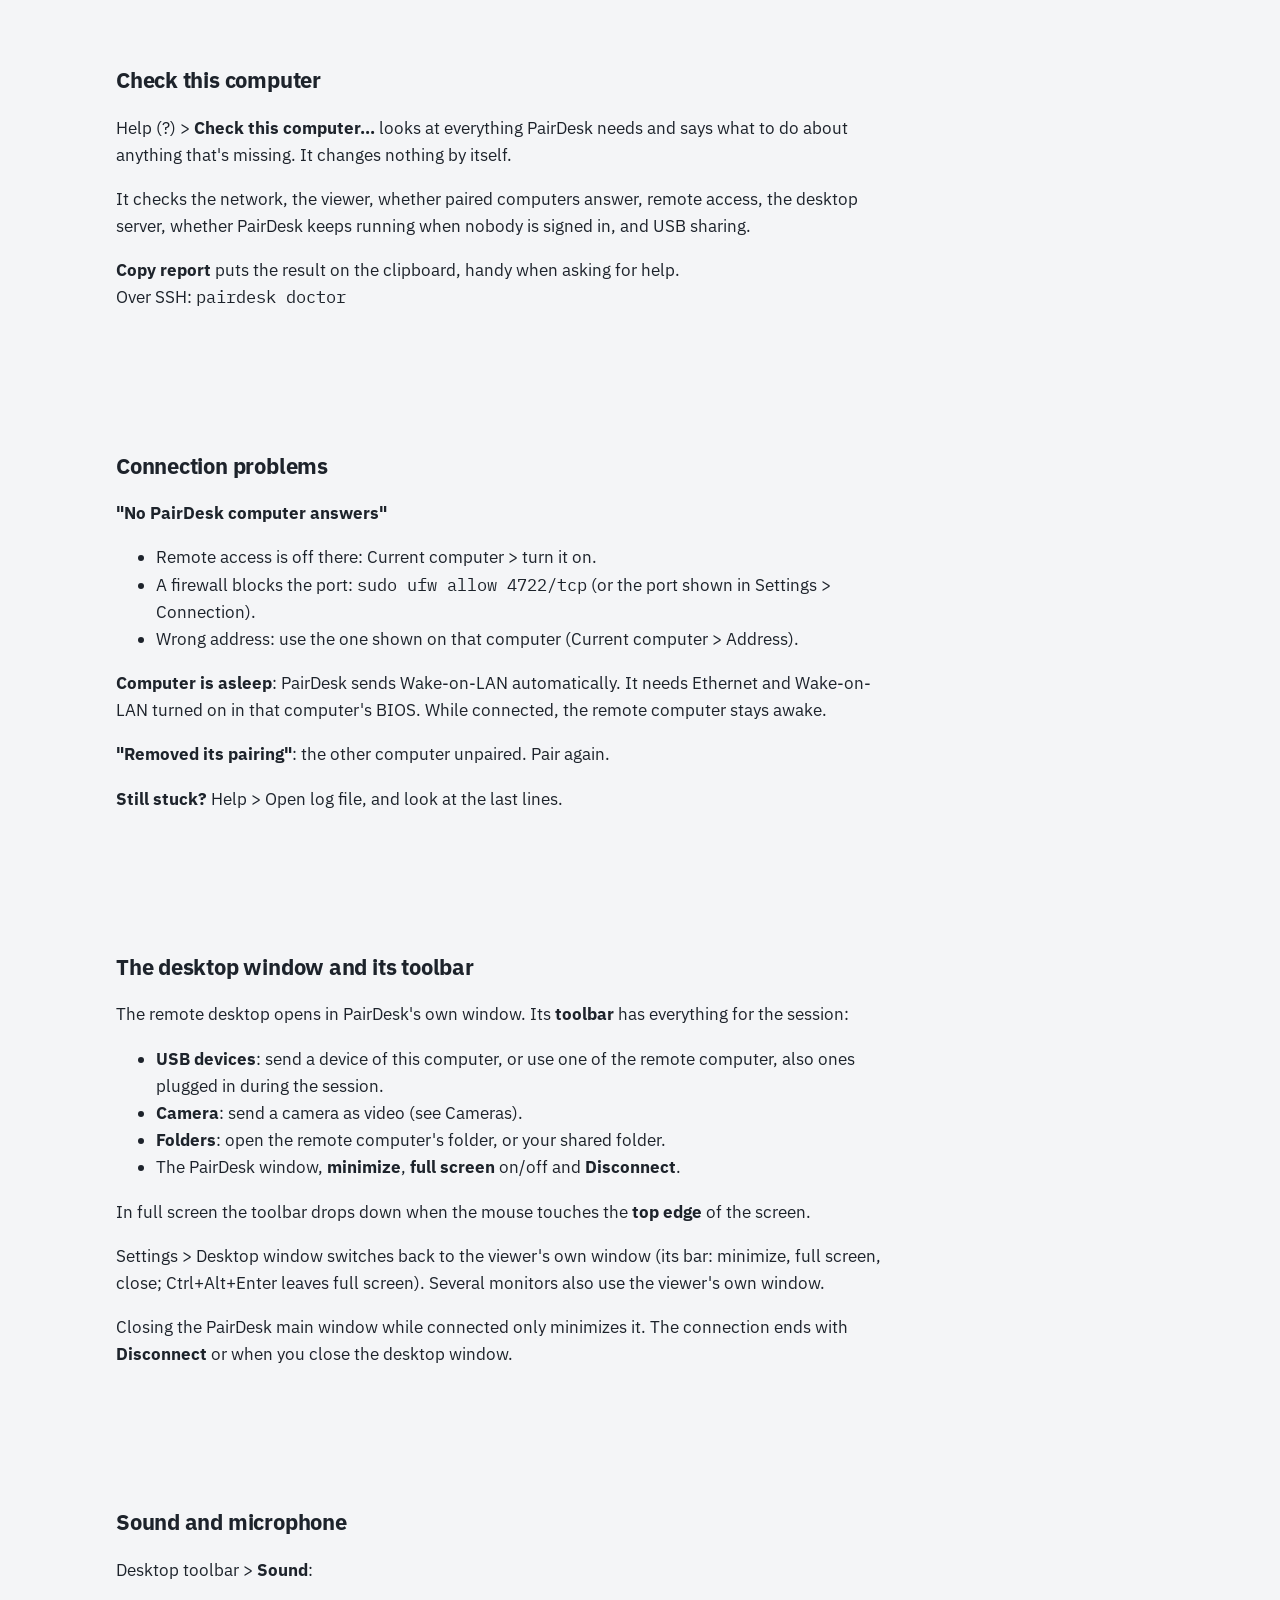
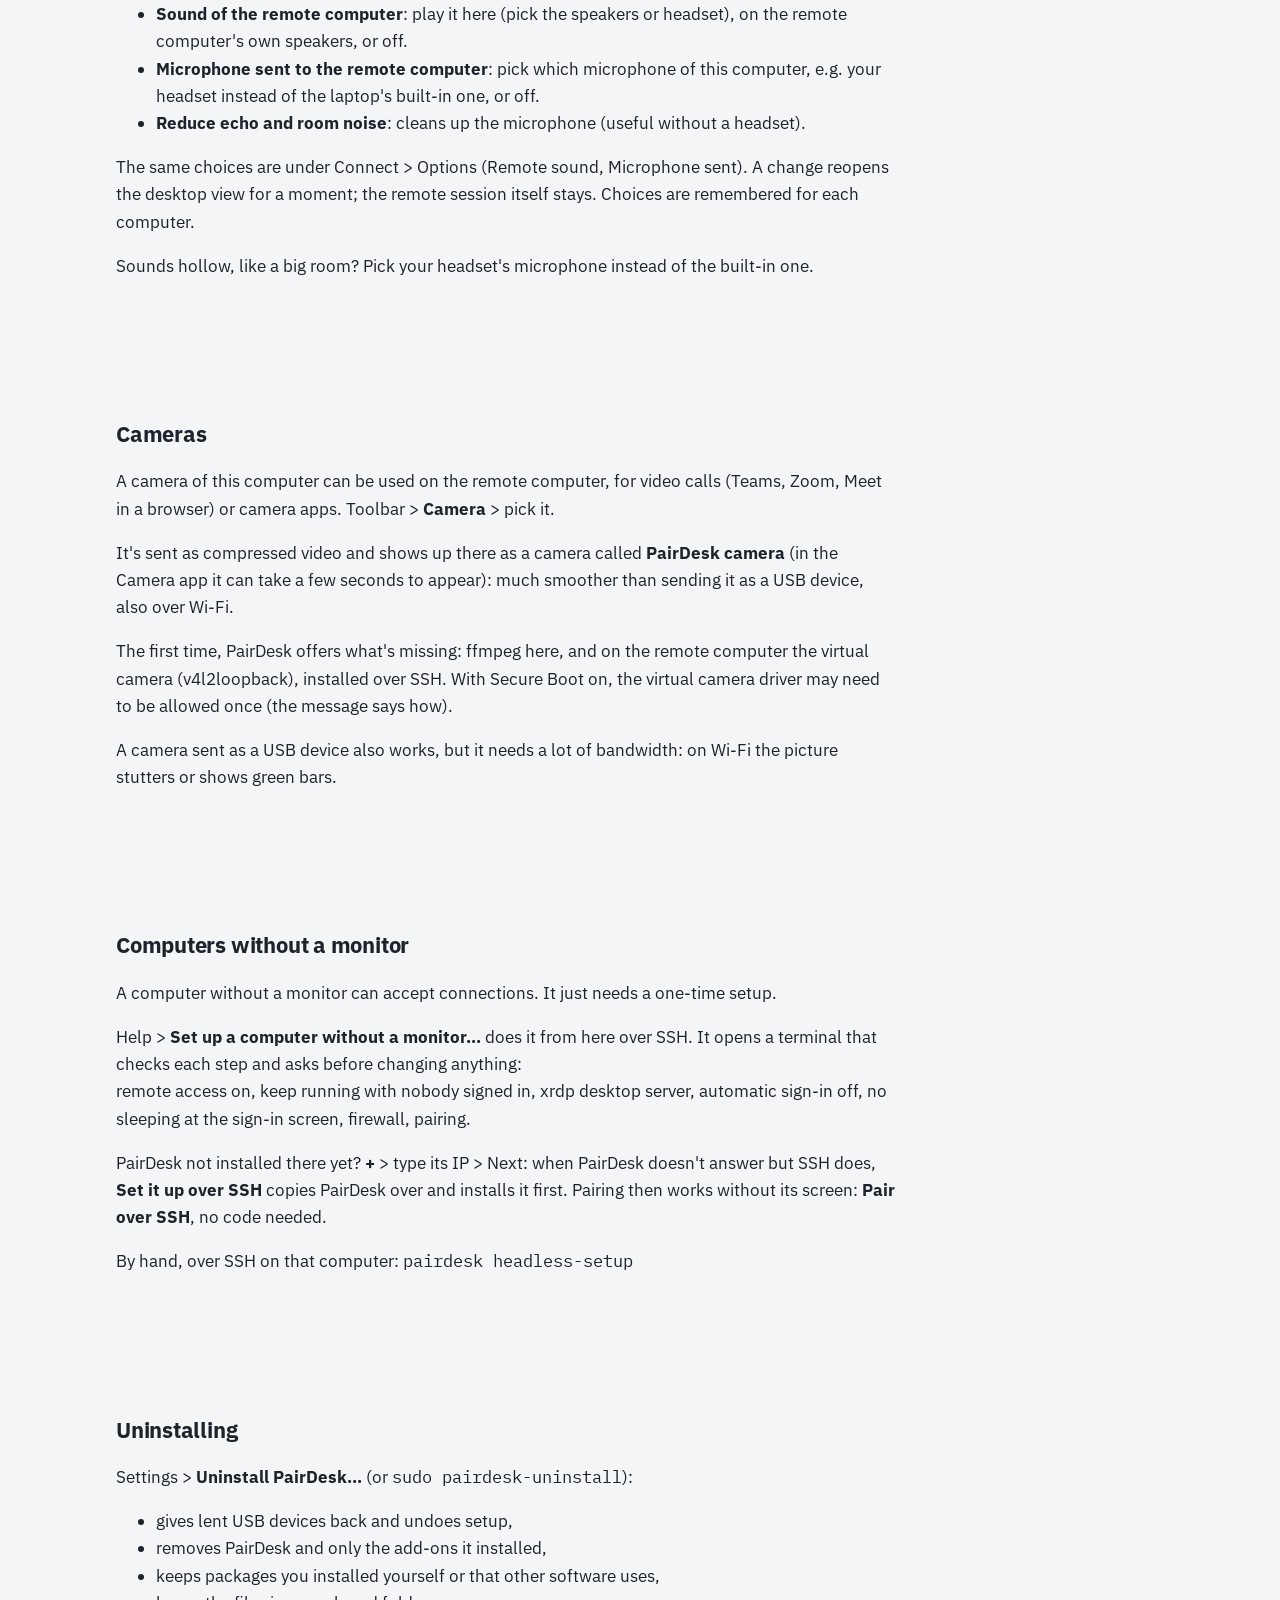
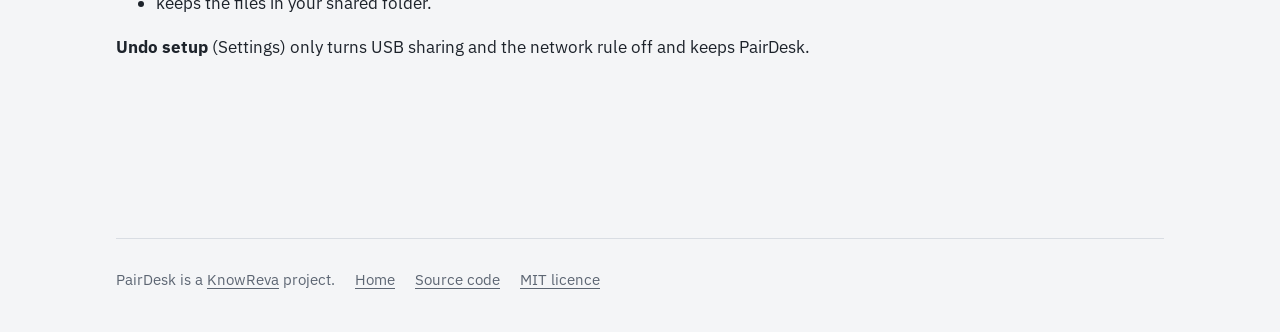
==== commit 503ada5e: "apt + help: PairDesk 2.9.5" ====
--- a/help/index.html
+++ b/help/index.html
@@ -20,7 +20,7 @@
   <main class="doc">
     <h1>Help</h1>
     <p>The same help is in the app: press <b>?</b> in PairDesk's title bar. <b>Check this computer</b> there finds most problems by itself.</p>
-    <ul class="toc"><li><a href="#start">Getting started</a></li><li><a href="#pairing">Pairing and unpairing</a></li><li><a href="#sharing">Connecting and sharing</a></li><li><a href="#usb">USB devices</a></li><li><a href="#desktop">Desktop server problems</a></li><li><a href="#updates">Updating PairDesk</a></li><li><a href="#check">Check this computer</a></li><li><a href="#network">Connection problems</a></li><li><a href="#keys">The desktop window and its toolbar</a></li><li><a href="#sound">Sound and microphone</a></li><li><a href="#camera">Cameras</a></li><li><a href="#headless">Computers without a monitor</a></li><li><a href="#remove">Uninstalling</a></li></ul>
+    <ul class="toc"><li><a href="#start">Getting started</a></li><li><a href="#pairing">Pairing and unpairing</a></li><li><a href="#sharing">Connecting and sharing</a></li><li><a href="#keyboard">Keyboard in the remote desktop</a></li><li><a href="#usb">USB devices</a></li><li><a href="#desktop">Desktop server problems</a></li><li><a href="#updates">Updating PairDesk</a></li><li><a href="#check">Check this computer</a></li><li><a href="#network">Connection problems</a></li><li><a href="#keys">The desktop window and its toolbar</a></li><li><a href="#sound">Sound and microphone</a></li><li><a href="#camera">Cameras</a></li><li><a href="#headless">Computers without a monitor</a></li><li><a href="#remove">Uninstalling</a></li></ul>
     <section id="start"><h2>Getting started</h2>
 <p><b>Two computers, two roles</b><br>The computer you sit at <b>connects</b>; the computer you want to see <b>accepts connections</b>. A computer can do both.</p>
 <p><b>On the computer you want to reach</b></p><ol><li>Current computer > turn on <b>Let paired computers connect</b>.</li><li>If a <b>Set up…</b> button shows next to Desktop sharing, press it once.</li></ol>
@@ -36,6 +36,10 @@
 <section id="sharing"><h2>Connecting and sharing</h2>
 <p>Open <b>Options</b> on the Connect tab to choose what to share:</p><ul><li><b>Full desktop</b>, <b>Full screen</b>, <b>Use all current monitors</b></li><li><b>Remote sound</b> and <b>Current microphone</b></li><li><b>Shared clipboard</b>: copy on one computer, paste on the other</li><li><b>Share current folder</b> / <b>Open remote shared folder</b>: each computer's "PairDesk Shared" folder appears on the other in ~/PairDesk/&lt;name&gt; (Settings changes which folder, or makes it read-only)</li><li><b>Current printers on remote</b> (with xrdp)</li><li><b>Picture</b>: Best for a wired network, Fast for weak Wi-Fi</li><li><b>Direct desktop stream</b>: faster on slow computers; uses the link automatically when not possible</li><li><b>In app menu</b> / <b>Connect when I log in</b>: one-click shortcuts</li></ul>
 <p>Wi-Fi drops are handled: PairDesk reconnects by itself and puts devices and folders back.</p></section>
+<section id="keyboard"><h2>Keyboard in the remote desktop</h2>
+<p>All keys go to the remote desktop, Alt+Tab and Super too, so you switch windows <i>there</i>.</p><ul><li><b>Right Ctrl</b>: give the keyboard back to this computer (Alt+Tab switches your windows here again). Press it again, or click inside the remote desktop, to send keys there again.</li><li>The <b>keyboard button</b> in the desktop window's top bar shows where keys go (<b>Keys: remote</b>, in blue, or <b>Keys: this computer</b>) and switches like Right Ctrl; the <b>?</b> next to it shows this help.</li><li>The mouse is never held: move it to the top bar or out of the window any time. In full screen, touch the top edge to bring the bar back.</li></ul>
+<p>To keep shortcuts on this computer instead, turn off <b>Keep keyboard shortcuts in the remote desktop</b> in the connection options.</p>
+<p>On GNOME with Wayland, PairDesk turns on two GNOME settings once so this can work (only for PairDesk and its viewer): <code>org.gnome.mutter.wayland xwayland-allow-grabs</code> and <code>xwayland-grab-access-rules</code>.</p></section>
 <section id="usb"><h2>USB devices</h2>
 <p>USB devices (security keys like YubiKey, webcams, drives) can be used on the other computer, in both directions.</p>
 <ol><li>Once on each computer: <b>Set up USB sharing</b> (Settings, or the bar at the top). It needs your admin password once.</li><li>Connect tab > USB devices: flip the switch next to a device. <b>Current computer → send to remote</b> lends yours; <b>Remote → use on current</b> borrows theirs.</li></ol>
